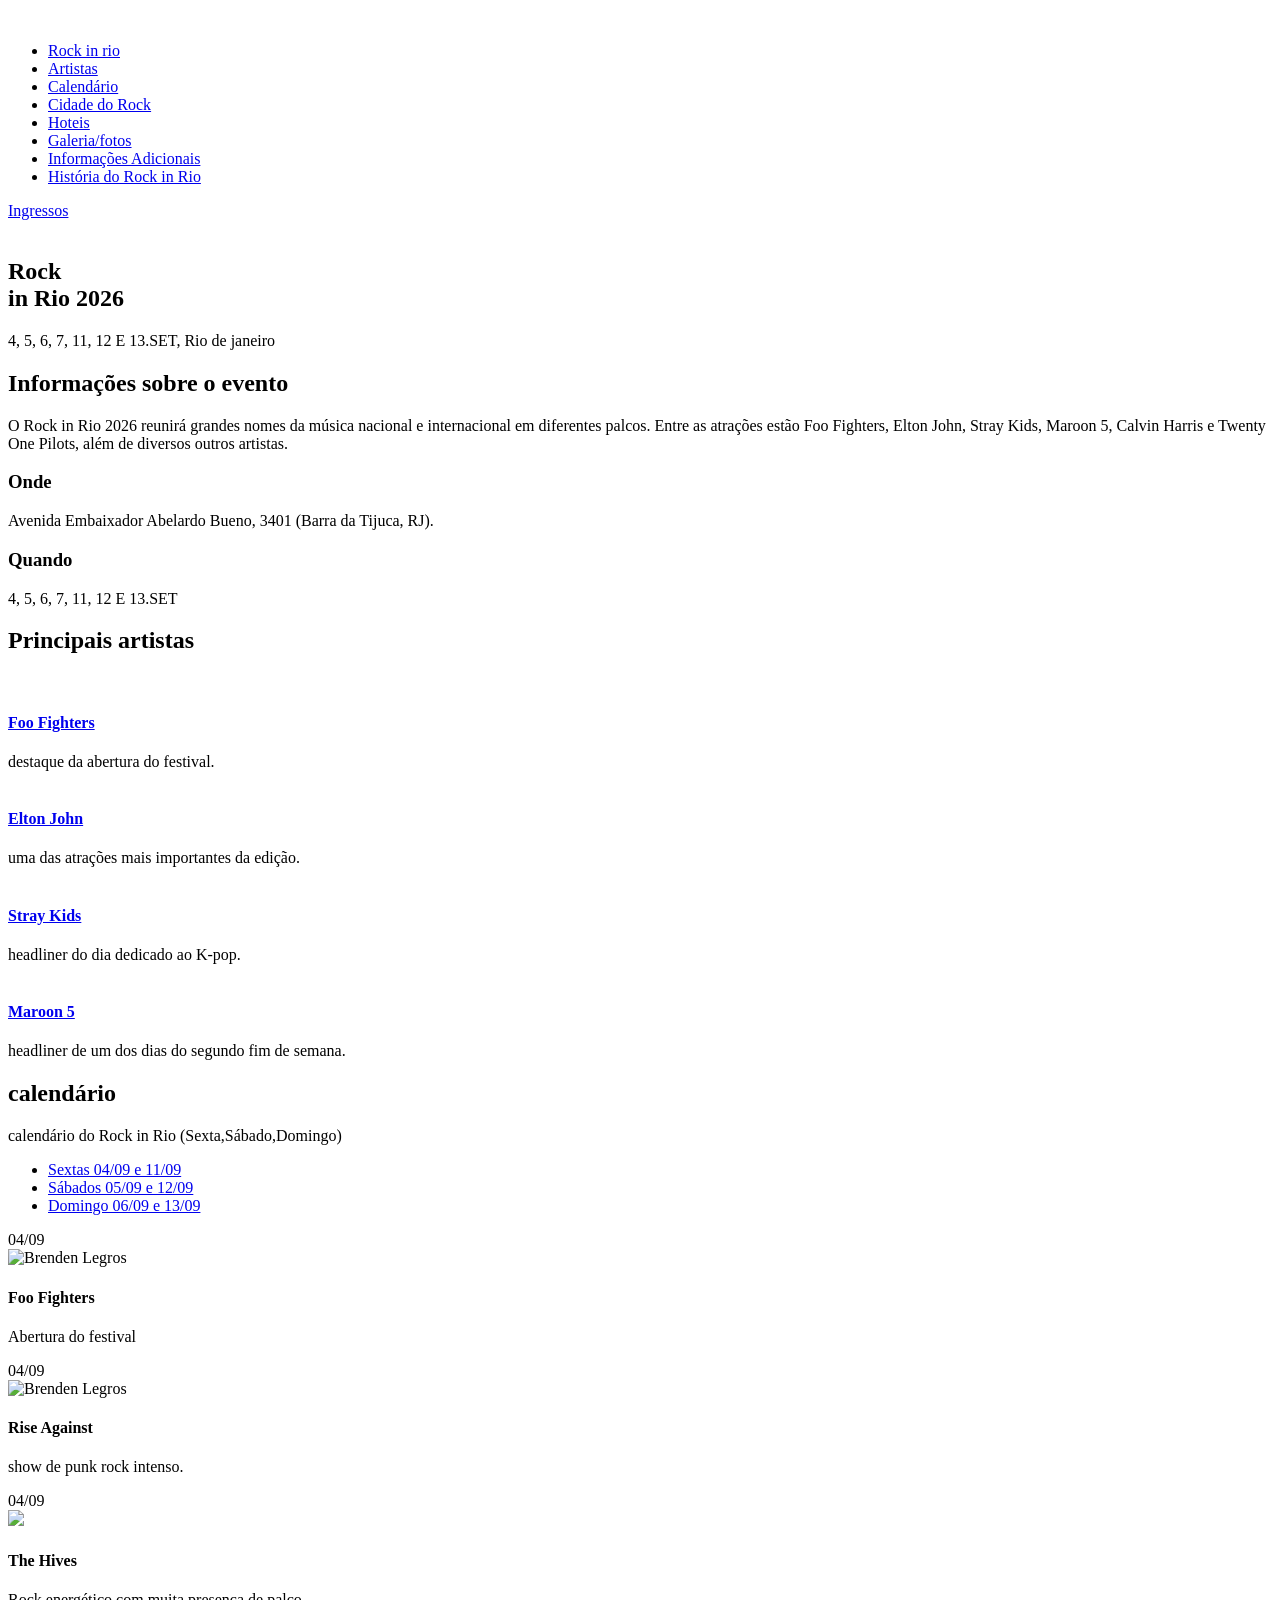
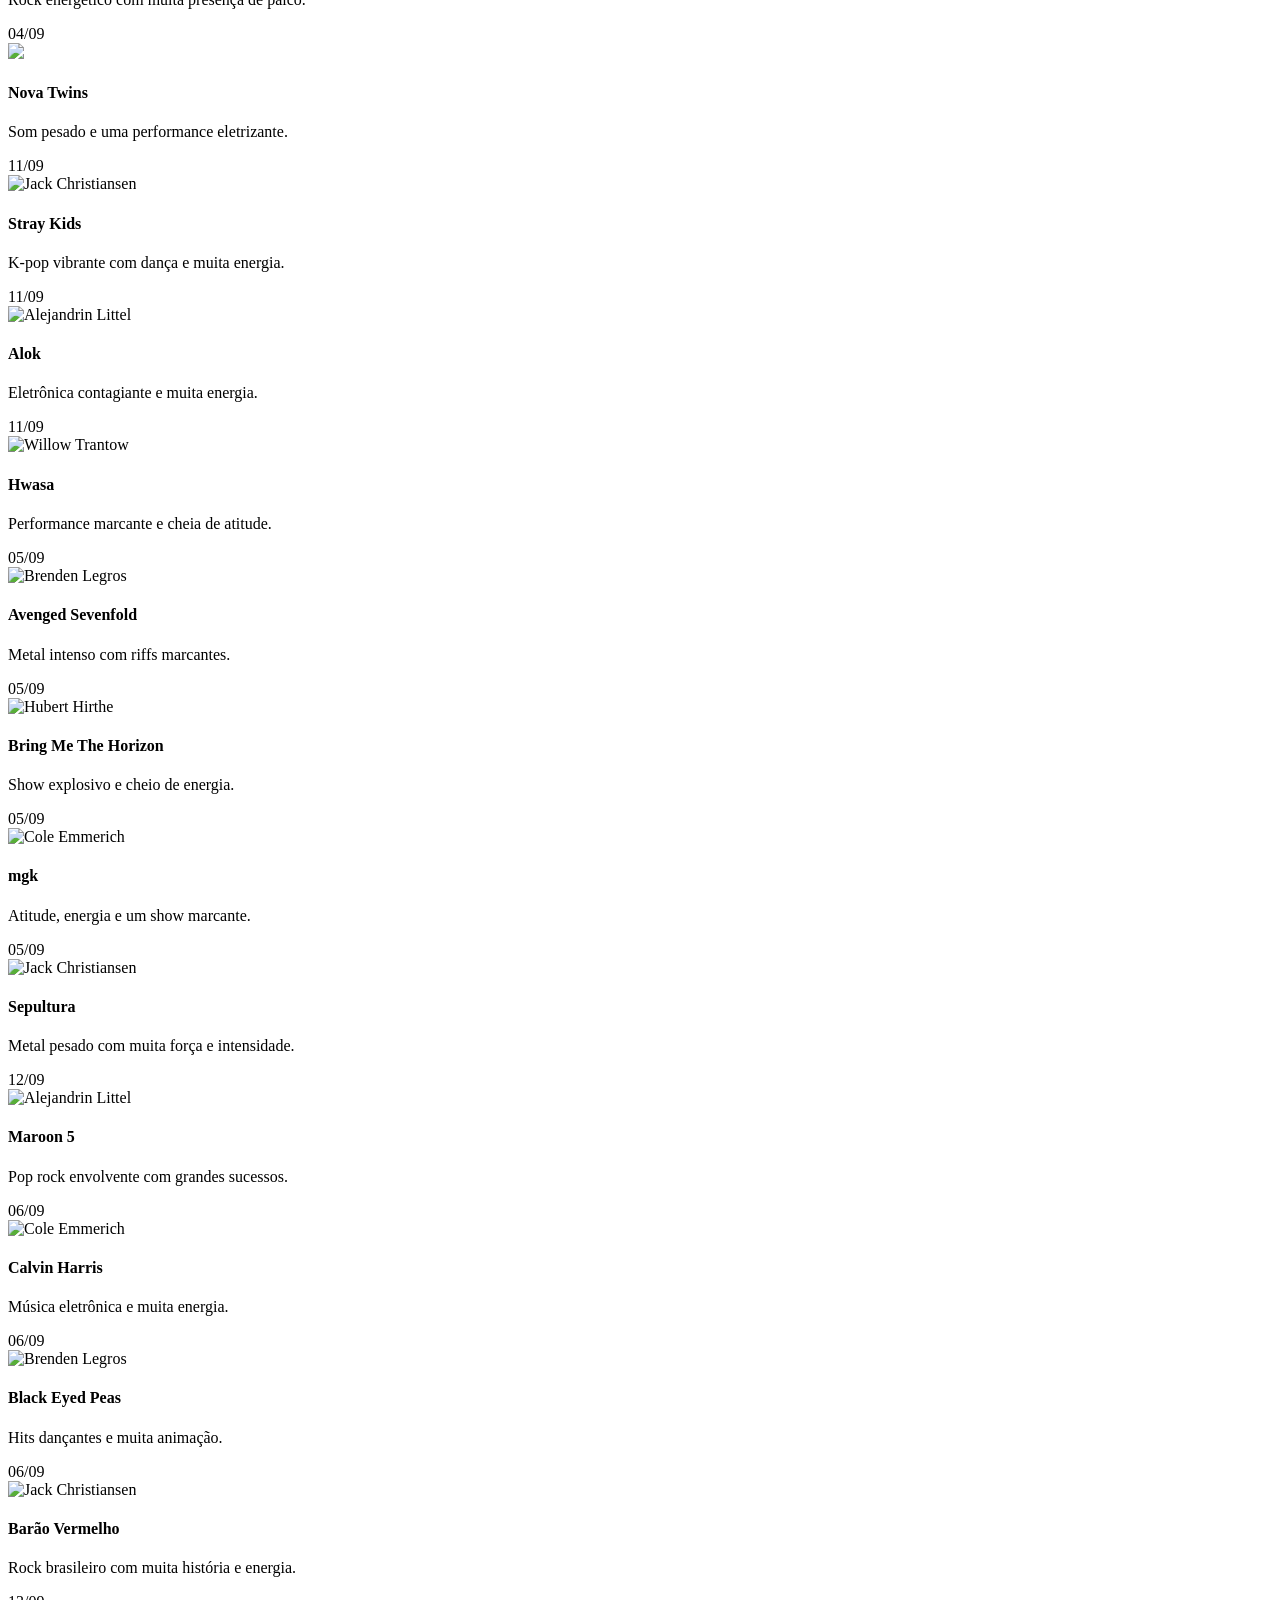
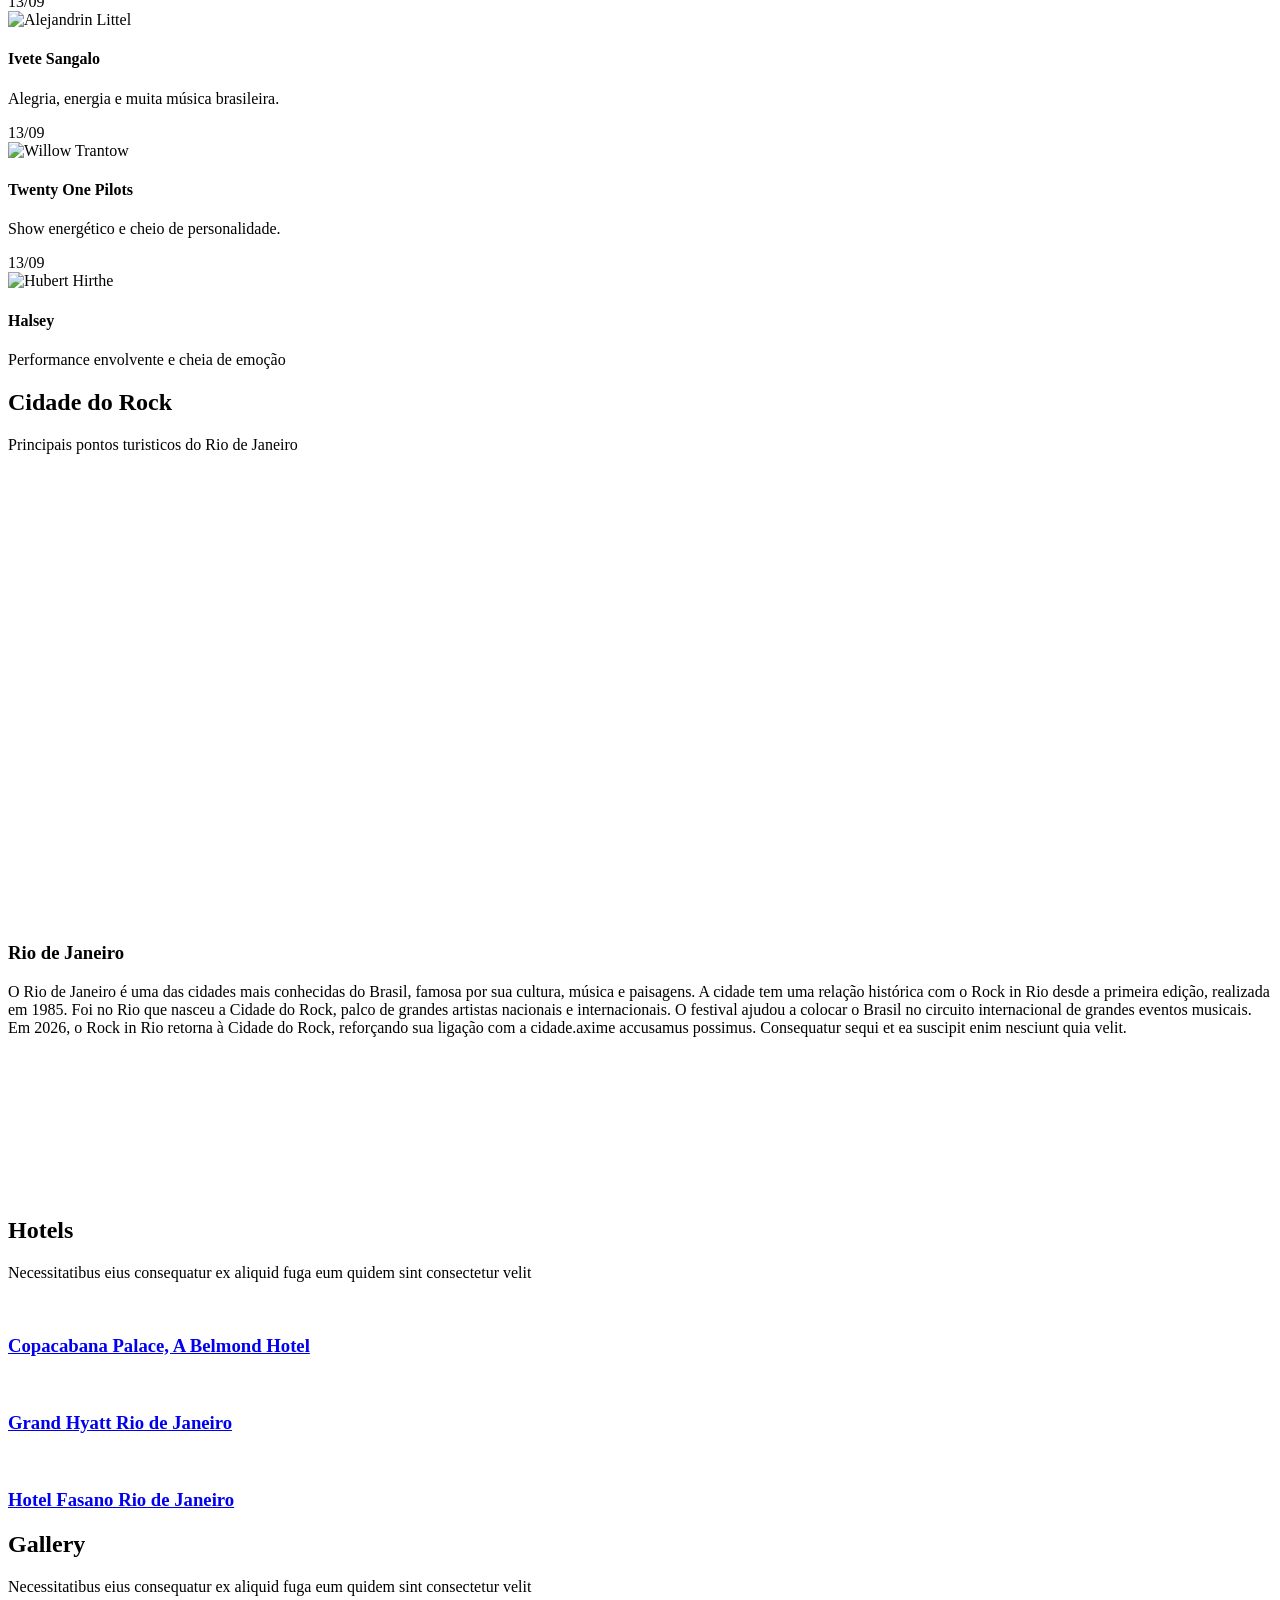
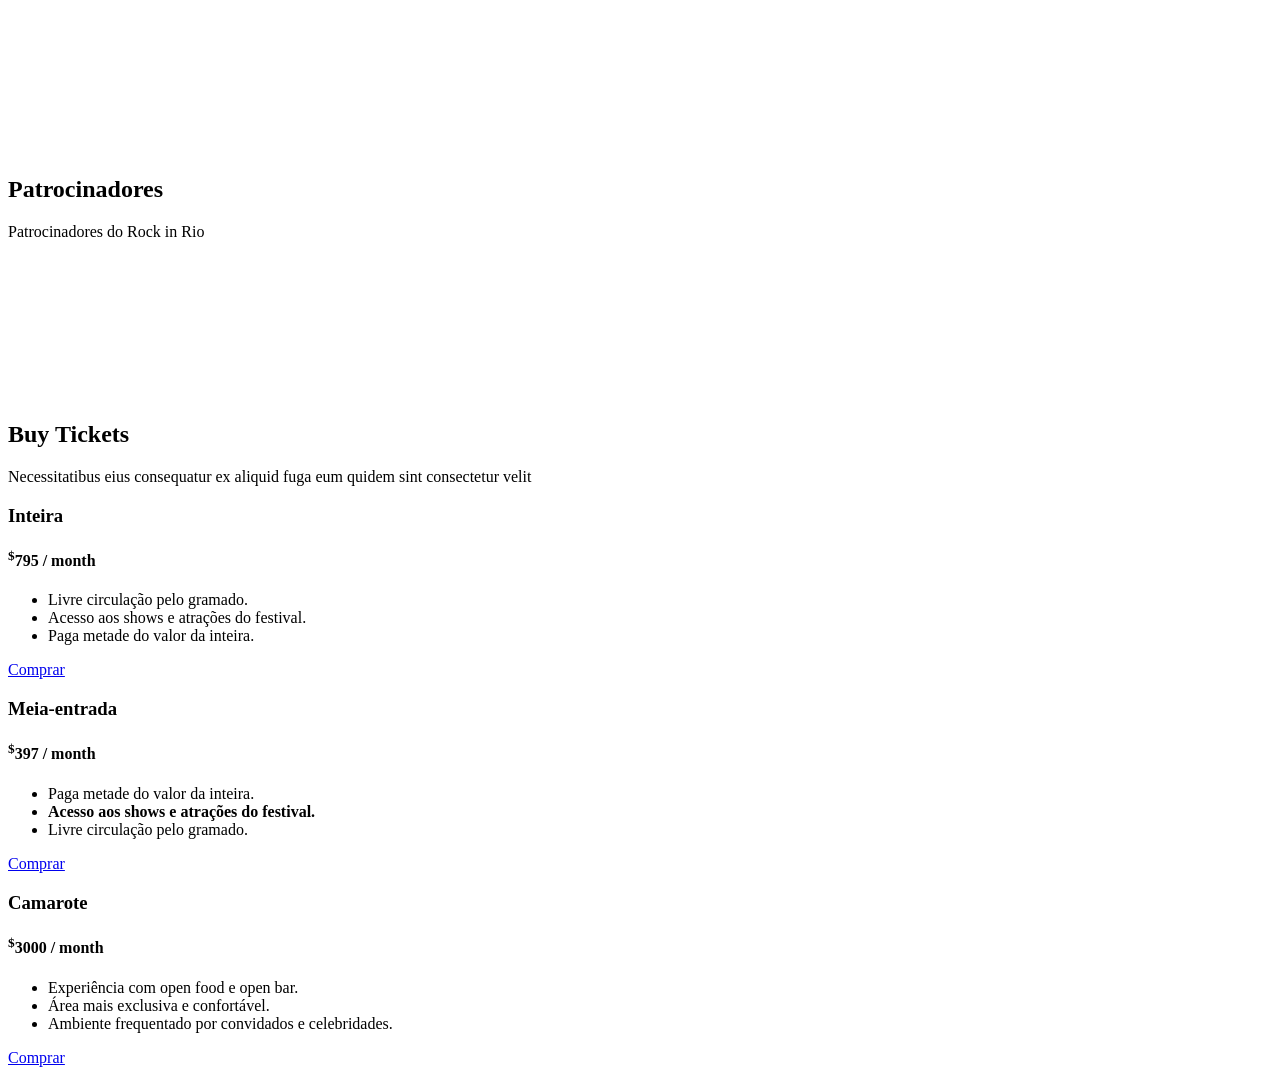
==== index.html @ e8ec4f62 "Add files via upload" ====
<!DOCTYPE html>
<html lang="en">

<head>
  <meta charset="utf-8">
  <meta content="width=device-width, initial-scale=1.0" name="viewport">
  <title>Rock in Rio</title>
  <meta name="description" content="">
  <meta name="keywords" content="">

  <!-- Favicons -->
  <link href="assets/img/favicon.png" rel="icon">
  <link href="assets/img/apple-touch-icon.png" rel="apple-touch-icon">

  <!-- Fonts -->
  <link href="https://fonts.googleapis.com" rel="preconnect">
  <link href="https://fonts.gstatic.com" rel="preconnect" crossorigin>
  <link href="https://fonts.googleapis.com/css2?family=Roboto:ital,wght@0,100;0,300;0,400;0,500;0,700;0,900;1,100;1,300;1,400;1,500;1,700;1,900&family=Raleway:ital,wght@0,100;0,200;0,300;0,400;0,500;0,600;0,700;0,800;0,900;1,100;1,200;1,300;1,400;1,500;1,600;1,700;1,800;1,900&display=swap" rel="stylesheet">

  <!-- Vendor CSS Files -->
  <link href="assets/vendor/bootstrap/css/bootstrap.min.css" rel="stylesheet">
  <link href="assets/vendor/bootstrap-icons/bootstrap-icons.css" rel="stylesheet">
  <link href="assets/vendor/aos/aos.css" rel="stylesheet">
  <link href="assets/vendor/glightbox/css/glightbox.min.css" rel="stylesheet">
  <link href="assets/vendor/swiper/swiper-bundle.min.css" rel="stylesheet">

  <!-- Main CSS File -->
  <link href="assets/css/main.css" rel="stylesheet">

  <!-- =======================================================
  * Template Name: TheEvent
  * Template URL: https://bootstrapmade.com/theevent-conference-event-bootstrap-template/
  * Updated: Aug 07 2024 with Bootstrap v5.3.3
  * Author: BootstrapMade.com
  * License: https://bootstrapmade.com/license/
  ======================================================== -->
</head>

<body class="index-page">

  <header id="header" class="header d-flex align-items-center fixed-top">
    <div class="container-fluid container-xl position-relative d-flex align-items-center">

      <a href="index.html" class="logo d-flex align-items-center me-auto">
        <img src="assets/img/logo.png" alt="">
        <!-- Uncomment the line below if you also wish to use an text logo -->
        <!-- <h1 class="sitename">TheEvent</h1>  -->
      </a>

      <nav id="navmenu" class="navmenu">
        <ul>
          <li><a href="#hero" class="active">Rock in rio<br></a></li>
          <li><a href="#speakers">Artistas</a></li>
          <li><a href="#schedule">Calendário</a></li>
          <li><a href="#venue">Cidade do Rock</a></li>
          <li><a href="#hotels">Hoteis</a></li>
          <li><a href="#gallery">Galeria/fotos</a></li>
          <li><a href="infomacoes.html">Informações Adicionais</a></li>
          <li><a href="historia.html">História do Rock in Rio</a></li>
          
              
          
        </ul>
        <i class="mobile-nav-toggle d-xl-none bi bi-list"></i>
      </nav>

      <a class="cta-btn d-none d-sm-block" href="#buy-tickets">Ingressos</a>

    </div>
  </header>

  <main class="main">

    <!-- Hero Section -->
    <section id="hero" class="hero section dark-background">

      <img src="assets/img/fundo.png" alt="" data-aos="fade-in" class="">

      <div class="container d-flex flex-column align-items-center text-center mt-auto">
        <h2 data-aos="fade-up" data-aos-delay="100" class=""><span>Rock<br>in Rio 2026</h2>
        <p data-aos="fade-up" data-aos-delay="200">4, 5, 6, 7, 11, 12 E 13.SET, Rio de janeiro </p>
        <div data-aos="fade-up" data-aos-delay="300" class="">
        
        </div>
      </div>

      <div class="about-info mt-auto position-relative">

        <div class="container position-relative" data-aos="fade-up">
          <div class="row">
            <div class="col-lg-6">
              <h2>Informações sobre o evento</h2>
              <p>O Rock in Rio 2026 reunirá grandes nomes da música nacional e internacional em diferentes palcos.
                 Entre as atrações estão Foo Fighters, Elton John, Stray Kids, Maroon 5, Calvin Harris e Twenty One Pilots,
                  além de diversos outros artistas.</p>
            </div>
            <div class="col-lg-3">
              <h3>Onde</h3>
              <p> Avenida Embaixador Abelardo Bueno, 3401 (Barra da Tijuca, RJ).</p>
            </div>
            <div class="col-lg-3">
              <h3>Quando</h3>
              <p>4, 5, 6, 7, 11, 12 E 13.SET</p>
            </div>
          </div>
        </div>
      </div>

    </section><!-- /Hero Section -->

    <!-- Speakers Section -->
    <section id="speakers" class="speakers section">

      <!-- Section Title -->
      <div class="container section-title" data-aos="fade-up">
        <h2>Principais artistas <br></h2>

      </div><!-- End Section Title -->

      <div class="container">

        <div class="row gy-4">

          <div class="col-xl-3 col-lg-4 col-md-6" data-aos="fade-up" data-aos-delay="100">
            <div class="member">
              <img src="assets/img/speakers/speaker-1.png" class="img-fluid" alt="">
              <div class="member-info">
                <div class="member-info-content">
                  <h4><a href="speaker-details.html">Foo Fighters</a></h4>
                  <span>destaque da abertura do festival.</span>
                </div>
                <div class="social">
                  <a href=""><i class="bi bi-twitter-x"></i></a>
                  <a href=""><i class="bi bi-facebook"></i></a>
                  <a href=""><i class="bi bi-instagram"></i></a>
                  <a href=""><i class="bi bi-linkedin"></i></a>
                </div>
              </div>
            </div>
          </div><!-- End Team Member -->

          <div class="col-xl-3 col-lg-4 col-md-6" data-aos="fade-up" data-aos-delay="200">
            <div class="member">
              <img src="assets/img/speakers/speaker-2.png" class="img-fluid" alt="">
              <div class="member-info">
                <div class="member-info-content">
                  <h4><a href="speaker-details.html">Elton John</a></h4>
                  <span>uma das atrações mais importantes da edição.</span>
                </div>
                <div class="social">
                  <a href=""><i class="bi bi-twitter-x"></i></a>
                  <a href=""><i class="bi bi-facebook"></i></a>
                  <a href=""><i class="bi bi-instagram"></i></a>
                  <a href=""><i class="bi bi-linkedin"></i></a>
                </div>
              </div>
            </div>
          </div><!-- End Team Member -->

          <div class="col-xl-3 col-lg-4 col-md-6" data-aos="fade-up" data-aos-delay="300">
            <div class="member">
              <img src="assets/img/speakers/speaker-3.png" class="img-fluid" alt="">
              <div class="member-info">
                <div class="member-info-content">
                  <h4><a href="speaker-details.html">Stray Kids</a></h4>
                  <span>headliner do dia dedicado ao K-pop.</span>
                </div>
                <div class="social">
                  <a href=""><i class="bi bi-twitter-x"></i></a>
                  <a href=""><i class="bi bi-facebook"></i></a>
                  <a href=""><i class="bi bi-instagram"></i></a>
                  <a href=""><i class="bi bi-linkedin"></i></a>
                </div>
              </div>
            </div>
          </div><!-- End Team Member -->

          <div class="col-xl-3 col-lg-4 col-md-6" data-aos="fade-up" data-aos-delay="400">
            <div class="member">
              <img src="assets/img/speakers/speaker-4.png" class="img-fluid" alt="">
              <div class="member-info">
                <div class="member-info-content">
                  <h4><a href="speaker-details.html">Maroon 5</a></h4>
                  <span>headliner de um dos dias do segundo fim de semana.</span>
                </div>
                <div class="social">
                  <a href=""><i class="bi bi-twitter-x"></i></a>
                  <a href=""><i class="bi bi-facebook"></i></a>
                  <a href=""><i class="bi bi-instagram"></i></a>
                  <a href=""><i class="bi bi-linkedin"></i></a>
                </div>
              </div>
            </div>
          </div><!-- End Team Member -->

        </div>

      </div>

    </section><!-- /Speakers Section -->

    <!-- Schedule Section -->
    <section id="schedule" class="schedule section">

      <!-- Section Title -->
      <div class="container section-title" data-aos="fade-up">
        <h2>calendário<br></h2>
        <p>calendário do Rock in Rio (Sexta,Sábado,Domingo) </p>
      </div><!-- End Section Title -->

      <div class="container">

        <ul class="nav nav-tabs" role="tablist" data-aos="fade-up" data-aos-delay="100">
          <li class="nav-item">
            <a class="nav-link active" href="#day-1" role="tab" data-bs-toggle="tab">Sextas 04/09 e 11/09</a>
          </li>
          <li class="nav-item">
            <a class="nav-link" href="#day-2" role="tab" data-bs-toggle="tab">Sábados 05/09 e 12/09</a>
          </li>
          <li class="nav-item">
            <a class="nav-link" href="#day-3" role="tab" data-bs-toggle="tab">Domingo 06/09 e 13/09</a>
          </li>
        </ul>

        <div class="tab-content row justify-content-center" data-aos="fade-up" data-aos-delay="200">

          

          <!-- Schdule Day 1 -->
          <div role="tabpanel" class="col-lg-9 tab-pane fade show active" id="day-1">

            <div class="row schedule-item">
              <div class="col-md-2"><time>04/09</time></div>
              <div class="col-md-10">
                <div class="speaker">
                  <img src="assets/img/speakers/speaker-1.png" alt="Brenden Legros">
                </div>
                <h4>Foo Fighters</h4>
                <p>Abertura do festival</p>
                
              </div>
            </div>

            <div class="row schedule-item">
              <div class="col-md-2"><time>04/09</time></div>
              <div class="col-md-10">
                <div class="speaker">
                  <img src="assets/img/speakers/speakerR.jpg" alt="Brenden Legros">
                </div>
                <h4>Rise Against</h4>
                <p>show de punk rock intenso.</p>
              </div>
            </div>

            <div class="row schedule-item">
              <div class="col-md-2"><time>04/09</time></div>
              <div class="col-md-10">
                <div class="speaker">
                  <img src="assets/img/speakers/speakerT.jpg" >
                </div>
                <h4>The Hives</h4>
                <p>Rock energético com muita presença de palco.</p>
              </div>
            </div>

            <div class="row schedule-item">
              <div class="col-md-2"><time>04/09</time></div>
              <div class="col-md-10">
                <div class="speaker">
                  <img src="assets/img/speakers/speakerW.jpg" >
                </div>
                <h4>Nova Twins</h4>
                <p>Som pesado e uma performance eletrizante.</p>
              </div>
            </div>

            <div class="row schedule-item">
              <div class="col-md-2"><time>11/09</time></div>
              <div class="col-md-10">
                <div class="speaker">
                  <img src="assets/img/speakers/speaker-3.png" alt="Jack Christiansen">
                </div>
                <h4>Stray Kids</h4>
                <p>K-pop vibrante com dança e muita energia.</p>
              </div>
            </div>

            <div class="row schedule-item">
              <div class="col-md-2"><time>11/09</time></div>
              <div class="col-md-10">
                <div class="speaker">
                  <img src="assets/img/speakers/speakerA.jpg" alt="Alejandrin Littel">
                </div>
                <h4>Alok</h4>
                <p>Eletrônica contagiante e muita energia.</p>
              </div>
            </div>

            <div class="row schedule-item">
              <div class="col-md-2"><time>11/09</time></div>
              <div class="col-md-10">
                <div class="speaker">
                  <img src="assets/img/speakers/speakerH.jpg" alt="Willow Trantow">
                </div>
                <h4>Hwasa</h4>
                <p>Performance marcante e cheia de atitude.</p>
              </div>
            </div>

          </div><!-- End Schdule Day 1 -->

          <!-- Schdule Day 2 -->
          <div role="tabpanel" class="col-lg-9  tab-pane fade" id="day-2">

            <div class="row schedule-item">
              <div class="col-md-2"><time>05/09</time></div>
              <div class="col-md-10">
                <div class="speaker">
                  <img src="assets/img/speakers/speakerV.jpg" alt="Brenden Legros">
                </div>
                <h4>Avenged Sevenfold</h4>
                <p>Metal intenso com riffs marcantes.</p>
              </div>
            </div>

            <div class="row schedule-item">
              <div class="col-md-2"><time>05/09</time></div>
              <div class="col-md-10">
                <div class="speaker">
                  <img src="assets/img/speakers/speakerB.jpg" alt="Hubert Hirthe">
                </div>
                <h4>Bring Me The Horizon</h4>
                <p>Show explosivo e cheio de energia.</p>
              </div>
            </div>

            <div class="row schedule-item">
              <div class="col-md-2"><time>05/09</time></div>
              <div class="col-md-10">
                <div class="speaker">
                  <img src="assets/img/speakers/speakerM.jpg" alt="Cole Emmerich">
                </div>
                <h4>mgk</h4>
                <p>Atitude, energia e um show marcante.</p>
              </div>
            </div>

            <div class="row schedule-item">
              <div class="col-md-2"><time>05/09</time></div>
              <div class="col-md-10">
                <div class="speaker">
                  <img src="assets/img/speakers/speakerS.jpg" alt="Jack Christiansen">
                </div>
                <h4>Sepultura</h4>
                <p>Metal pesado com muita força e intensidade.</p>
              </div>
            </div>

            <div class="row schedule-item">
              <div class="col-md-2"><time>12/09</time></div>
              <div class="col-md-10">
                <div class="speaker">
                  <img src="assets/img/speakers/speaker-4.png" alt="Alejandrin Littel">
                </div>
                <h4>Maroon 5</h4>
                <p>Pop rock envolvente com grandes sucessos.</p>
              </div>
            </div>

            

          </div><!-- End Schdule Day 2 -->

          <!-- Schdule Day 3 -->
          <div role="tabpanel" class="col-lg-9  tab-pane fade" id="day-3">

            

            <div class="row schedule-item">
              <div class="col-md-2"><time>06/09</time></div>
              <div class="col-md-10">
                <div class="speaker">
                  <img src="assets/img/speakers/speakerC.jpg" alt="Cole Emmerich">
                </div>
                <h4>Calvin Harris</h4>
                <p>Música eletrônica e muita energia.</p>
              </div>
            </div>

            <div class="row schedule-item">
              <div class="col-md-2"><time>06/09</time></div>
              <div class="col-md-10">
                <div class="speaker">
                  <img src="assets/img/speakers/speakerL.jpg" alt="Brenden Legros">
                </div>
                <h4>Black Eyed Peas</h4>
                <p>Hits dançantes e muita animação.</p>
              </div>
            </div>

            <div class="row schedule-item">
              <div class="col-md-2"><time>06/09</time></div>
              <div class="col-md-10">
                <div class="speaker">
                  <img src="assets/img/speakers/speakerVE.jpg" alt="Jack Christiansen">
                </div>
                <h4>Barão Vermelho</h4>
                <p>Rock brasileiro com muita história e energia.</p>
              </div>
            </div>

            <div class="row schedule-item">
              <div class="col-md-2"><time>13/09</time></div>
              <div class="col-md-10">
                <div class="speaker">
                  <img src="assets/img/speakers/speakerI.jpg" alt="Alejandrin Littel">
                </div>
                <h4>Ivete Sangalo</h4>
                <p>Alegria, energia e muita música brasileira.</p>
              </div>
            </div>

            <div class="row schedule-item">
              <div class="col-md-2"><time>13/09</time></div>
              <div class="col-md-10">
                <div class="speaker">
                  <img src="assets/img/speakers/speakerE.jpg" alt="Willow Trantow">
                </div>
                <h4>Twenty One Pilots</h4>
                <p>Show energético e cheio de personalidade.</p>
              </div>
            </div>
            <div class="row schedule-item">
              <div class="col-md-2"><time>13/09 </time></div>
              <div class="col-md-10">
                <div class="speaker">
                  <img src="assets/img/speakers/speakerLe.jpg" alt="Hubert Hirthe">
                </div>
                <h4>Halsey</h4>
                <p>Performance envolvente e cheia de emoção</p>
              </div>
            </div>

          </div><!-- End Schdule Day 3 -->

        </div>

      </div>
    </section><!-- /Schedule Section -->

    <!-- Venue Section -->
    <section id="venue" class="venue section">

      <!-- Section Title -->
      <div class="container section-title" data-aos="fade-up">
        <h2>Cidade do Rock<br></h2>
        <p>Principais pontos turisticos do Rio de Janeiro</p>
      </div><!-- End Section Title -->

      <div class="container-fluid" data-aos="fade-up">

        <div class="row g-0">
          <div class="col-lg-6 venue-map">
            <iframe src="https://www.google.com/maps/embed?pb=!1m18!1m12!1m3!1d3673.335591749852!2d-43.3951626!3d-22.9746838!2m3!1f0!2f0!3f0!3m2!1i1024!2i768!4f13.1!3m3!1m2!1s0x9bdbe572b10ba7%3A0x6bc90df4c058fe06!2sAv.%20Embaixador%20Abelardo%20Bueno%2C%203401%20-%20Barra%20Ol%C3%ADmpica%2C%20Rio%20de%20Janeiro%20-%20RJ%2C%2022775-039!5e0!3m2!1spt-BR!2sbr!4v1786642178384!5m2!1spt-BR!2sbr" width="600" height="450" style="border:0;" allowfullscreen="" loading="lazy" referrerpolicy="strict-origin-when-cross-origin"></iframe>
          </div>

          <div class="col-lg-6 venue-info">
            <div class="row justify-content-center">
              <div class="col-11 col-lg-8 position-relative">
                <h3>Rio de Janeiro</h3>
                <p>O Rio de Janeiro é uma das cidades mais conhecidas do Brasil, famosa por sua cultura, música e paisagens.
A cidade tem uma relação histórica com o Rock in Rio desde a primeira edição, realizada em 1985.
Foi no Rio que nasceu a Cidade do Rock, palco de grandes artistas nacionais e internacionais.
O festival ajudou a colocar o Brasil no circuito internacional de grandes eventos musicais.
Em 2026, o Rock in Rio retorna à Cidade do Rock, reforçando sua ligação com a cidade.axime accusamus possimus. Consequatur sequi et ea suscipit enim nesciunt quia velit.</p>
              </div>
            </div>
          </div>
        </div>

      </div>

      <div class="container-fluid venue-gallery-container" data-aos="fade-up" data-aos-delay="100">
        <div class="row g-0">

          <div class="col-lg-3 col-md-4">
            <div class="venue-gallery">
              <a href="assets/img/venue-gallery/venue-gallery-1.jpg" class="glightbox" data-gall="venue-gallery">
                <img src="assets/img/venue-gallery/venue-gallery-1.jpg" alt="" class="img-fluid">
              </a>
            </div>
          </div>

          <div class="col-lg-3 col-md-4">
            <div class="venue-gallery">
              <a href="assets/img/venue-gallery/venue-gallery-2.jpg" class="glightbox" data-gall="venue-gallery">
                <img src="assets/img/venue-gallery/venue-gallery-2.jpg" alt="" class="img-fluid">
              </a>
            </div>
          </div>

          <div class="col-lg-3 col-md-4">
            <div class="venue-gallery">
              <a href="assets/img/venue-gallery/venue-gallery-3.jpg" class="glightbox" data-gall="venue-gallery">
                <img src="assets/img/venue-gallery/venue-gallery-3.jpg" alt="" class="img-fluid">
              </a>
            </div>
          </div>

          <div class="col-lg-3 col-md-4">
            <div class="venue-gallery">
              <a href="assets/img/venue-gallery/venue-gallery-4.jpg" class="glightbox" data-gall="venue-gallery">
                <img src="assets/img/venue-gallery/venue-gallery-4.jpg" alt="" class="img-fluid">
              </a>
            </div>
          </div>

          <div class="col-lg-3 col-md-4">
            <div class="venue-gallery">
              <a href="assets/img/venue-gallery/venue-gallery-5.jpg" class="glightbox" data-gall="venue-gallery">
                <img src="assets/img/venue-gallery/venue-gallery-5.jpg" alt="" class="img-fluid">
              </a>
            </div>
          </div>

          <div class="col-lg-3 col-md-4">
            <div class="venue-gallery">
              <a href="assets/img/venue-gallery/venue-gallery-6.jpg" class="glightbox" data-gall="venue-gallery">
                <img src="assets/img/venue-gallery/venue-gallery-6.jpg" alt="" class="img-fluid">
              </a>
            </div>
          </div>

          <div class="col-lg-3 col-md-4">
            <div class="venue-gallery">
              <a href="assets/img/venue-gallery/venue-gallery-7.jpg" class="glightbox" data-gall="venue-gallery">
                <img src="assets/img/venue-gallery/venue-gallery-7.jpg" alt="" class="img-fluid">
              </a>
            </div>
          </div>

          <div class="col-lg-3 col-md-4">
            <div class="venue-gallery">
              <a href="assets/img/venue-gallery/venue-gallery-8.jpg" class="glightbox" data-gall="venue-gallery">
                <img src="assets/img/venue-gallery/venue-gallery-8.jpg" alt="" class="img-fluid">
              </a>
            </div>
          </div>

        </div>
      </div>

    </section><!-- /Venue Section -->

    <!-- Hotels Section -->
    <section id="hotels" class="hotels section">

      <!-- Section Title -->
      <div class="container section-title" data-aos="fade-up">
        <h2>Hotels</h2>
        <p>Necessitatibus eius consequatur ex aliquid fuga eum quidem sint consectetur velit</p>
      </div><!-- End Section Title -->

      <div class="container">

        <div class="row gy-4">

          <div class="col-lg-4 col-md-6" data-aos="fade-up" data-aos-delay="100">
            <div class="card h-100">
              <div class="card-img">
                <img src="assets/img/hotels-1.jpg" alt="" class="img-fluid">
              </div>
              <h3><a href="#" class="stretched-link">Copacabana Palace, A Belmond Hotel</a></h3>
              <div class="stars"><i class="bi bi-star-fill"></i><i class="bi bi-star-fill"></i><i class="bi bi-star-fill"></i><i class="bi bi-star-fill"></i><i class="bi bi-star-fill"></i></div>
              
            </div>
          </div><!-- End Card Item -->

          <div class="col-lg-4 col-md-6" data-aos="fade-up" data-aos-delay="200">
            <div class="card h-100">
              <div class="card-img">
                <img src="assets/img/hotels-2.jpg" alt="" class="img-fluid">
              </div>
              <h3><a href="#" class="stretched-link">Grand Hyatt Rio de Janeiro</a></h3>
              <div class="stars"><i class="bi bi-star-fill"></i><i class="bi bi-star-fill"></i><i class="bi bi-star-fill"></i><i class="bi bi-star-fill"></i></div>
              
            </div>
          </div><!-- End Card Item -->

          <div class="col-lg-4 col-md-6" data-aos="fade-up" data-aos-delay="300">
            <div class="card h-100">
              <div class="card-img">
                <img src="assets/img/hotels-3.jpg" alt="" class="img-fluid">
              </div>
              <h3><a href="#" class="stretched-link">Hotel Fasano Rio de Janeiro</a></h3>
              <div class="stars"><i class="bi bi-star-fill"></i><i class="bi bi-star-fill"></i><i class="bi bi-star-fill"></i><i class="bi bi-star-fill"></i></div>
              
            </div>
          </div><!-- End Card Item -->

        </div>

      </div>

    </section><!-- /Hotels Section -->

    <!-- Gallery Section -->
    <section id="gallery" class="gallery section">

      <!-- Section Title -->
      <div class="container section-title" data-aos="fade-up">
        <h2>Gallery</h2>
        <p>Necessitatibus eius consequatur ex aliquid fuga eum quidem sint consectetur velit</p>
      </div><!-- End Section Title -->

      <div class="container" data-aos="fade-up" data-aos-delay="100">

        <div class="swiper init-swiper">
          <script type="application/json" class="swiper-config">
            {
              "loop": true,
              "speed": 600,
              "autoplay": {
                "delay": 5000
              },
              "slidesPerView": "auto",
              "centeredSlides": true,
              "pagination": {
                "el": ".swiper-pagination",
                "type": "bullets",
                "clickable": true
              },
              "breakpoints": {
                "320": {
                  "slidesPerView": 1,
                  "spaceBetween": 0
                },
                "768": {
                  "slidesPerView": 3,
                  "spaceBetween": 20
                },
                "1200": {
                  "slidesPerView": 5,
                  "spaceBetween": 20
                }
              }
            }
          </script>
          <div class="swiper-wrapper align-items-center">
            <div class="swiper-slide"><a class="glightbox" data-gallery="images-gallery" href="assets/img/event-gallery/event-gallery-1.jpg"><img src="assets/img/event-gallery/event-gallery-1.jpg" class="img-fluid" alt=""></a></div>
            <div class="swiper-slide"><a class="glightbox" data-gallery="images-gallery" href="assets/img/event-gallery/event-gallery-2.jpg"><img src="assets/img/event-gallery/event-gallery-2.jpg" class="img-fluid" alt=""></a></div>
            <div class="swiper-slide"><a class="glightbox" data-gallery="images-gallery" href="assets/img/event-gallery/event-gallery-3.jpg"><img src="assets/img/event-gallery/event-gallery-3.jpg" class="img-fluid" alt=""></a></div>
            <div class="swiper-slide"><a class="glightbox" data-gallery="images-gallery" href="assets/img/event-gallery/event-gallery-4.jpg"><img src="assets/img/event-gallery/event-gallery-4.jpg" class="img-fluid" alt=""></a></div>
            <div class="swiper-slide"><a class="glightbox" data-gallery="images-gallery" href="assets/img/event-gallery/event-gallery-5.jpg"><img src="assets/img/event-gallery/event-gallery-5.jpg" class="img-fluid" alt=""></a></div>
            <div class="swiper-slide"><a class="glightbox" data-gallery="images-gallery" href="assets/img/event-gallery/event-gallery-6.jpg"><img src="assets/img/event-gallery/event-gallery-6.jpg" class="img-fluid" alt=""></a></div>
            <div class="swiper-slide"><a class="glightbox" data-gallery="images-gallery" href="assets/img/event-gallery/event-gallery-7.jpg"><img src="assets/img/event-gallery/event-gallery-7.jpg" class="img-fluid" alt=""></a></div>
            <div class="swiper-slide"><a class="glightbox" data-gallery="images-gallery" href="assets/img/event-gallery/event-gallery-8.jpg"><img src="assets/img/event-gallery/event-gallery-8.jpg" class="img-fluid" alt=""></a></div>
          </div>
          <div class="swiper-pagination"></div>
        </div>

      </div>

    </section><!-- /Gallery Section -->

    <!-- Sponsors Section -->
    <section id="sponsors" class="sponsors section light-background">

      <!-- Section Title -->
      <div class="container section-title" data-aos="fade-up">
        <h2>Patrocinadores</h2>
        <p>Patrocinadores do Rock in Rio</p>
      </div><!-- End Section Title -->

      <div class="container" data-aos="fade-up" data-aos-delay="100">

        <div class="row g-0 clients-wrap">

          <div class="col-xl-3 col-md-4 client-logo">
            <img src="assets/img/clients/client-1.png" class="img-fluid" alt="">
          </div><!-- End Client Item -->

          <div class="col-xl-3 col-md-4 client-logo">
            <img src="assets/img/clients/client-2.png" class="img-fluid" alt="">
          </div><!-- End Client Item -->

          <div class="col-xl-3 col-md-4 client-logo">
            <img src="assets/img/clients/client-3.png" class="img-fluid" alt="">
          </div><!-- End Client Item -->

          <div class="col-xl-3 col-md-4 client-logo">
            <img src="assets/img/clients/client-4.png" class="img-fluid" alt="">
          </div><!-- End Client Item -->

          <div class="col-xl-3 col-md-4 client-logo">
            <img src="assets/img/clients/client-5.png" class="img-fluid" alt="">
          </div><!-- End Client Item -->

          <div class="col-xl-3 col-md-4 client-logo">
            <img src="assets/img/clients/client-6.png" class="img-fluid" alt="">
          </div><!-- End Client Item -->

          <div class="col-xl-3 col-md-4 client-logo">
            <img src="assets/img/clients/client-7.png" class="img-fluid" alt="">
          </div><!-- End Client Item -->

          <div class="col-xl-3 col-md-4 client-logo">
            <img src="assets/img/clients/client-8.png" class="img-fluid" alt="">
          </div><!-- End Client Item -->

        </div>

      </div>

    </section><!-- /Sponsors Section -->

    <!-- Faq Section -->
    <section id="faq" class="faq section">

      

          </div><!-- End Faq Column-->

        </div>

      </div>

    </section><!-- /Faq Section -->

    <!-- Buy Tickets Section -->
    <section id="buy-tickets" class="buy-tickets section light-background">

      <!-- Section Title -->
      <div class="container section-title" data-aos="fade-up">
        <h2>Buy Tickets<br></h2>
        <p>Necessitatibus eius consequatur ex aliquid fuga eum quidem sint consectetur velit</p>
      </div><!-- End Section Title -->

      <div class="container">

        <div class="row gy-4 pricing-item" >
          <div class="col-lg-3 d-flex align-items-center justify-content-center">
            <h3>Inteira</h3>
          </div>
          <div class="col-lg-3 d-flex align-items-center justify-content-center">
            <h4><sup>$</sup>795<span> / month</span></h4>
          </div>
          <div class="col-lg-3 d-flex align-items-center justify-content-center">
            <ul>
              <li><i class="bi bi-check"></i> <span>Livre circulação pelo gramado.</span></li>
              <li><i class="bi bi-check"></i> <span>Acesso aos shows e atrações do festival.</span></li>
              <li class="na"><i class="bi bi-x"></i> <span>Paga metade do valor da inteira.</span></li>
            </ul>
          </div>
          <div class="col-lg-3 d-flex align-items-center justify-content-center">
            <div class="text-center"><a href="#" class="buy-btn">Comprar</a></div>
          </div>
        </div><!-- End Pricing Item -->

        <div class="row gy-4 pricing-item featured mt-4" >
          <div class="col-lg-3 d-flex align-items-center justify-content-center">
            <h3>Meia-entrada<br></h3>
          </div>
          <div class="col-lg-3 d-flex align-items-center justify-content-center">
            <h4><sup>$</sup>397<span> / month</span></h4>
          </div>
          <div class="col-lg-3 d-flex align-items-center justify-content-center">
            <ul>
              <li><i class="bi bi-check"></i> <span>Paga metade do valor da inteira.</span></li>
              <li><i class="bi bi-check"></i> <strong>Acesso aos shows e atrações do festival.</strong></li>
              <li><i class="bi bi-check"></i> <span>Livre circulação pelo gramado.</span></li>
            </ul>
          </div>
          <div class="col-lg-3 d-flex align-items-center justify-content-center">
            <div class="text-center"><a href="#" class="buy-btn">Comprar</a></div>
          </div>
        </div><!-- End Pricing Item -->

        <div class="row gy-4 pricing-item mt-4" >
          <div class="col-lg-3 d-flex align-items-center justify-content-center">
            <h3>Camarote<br></h3>
          </div>
          <div class="col-lg-3 d-flex align-items-center justify-content-center">
            <h4><sup>$</sup>3000<span> / month</span></h4>
          </div>
          <div class="col-lg-3 d-flex align-items-center justify-content-center">
            <ul>
              <li><i class="bi bi-check"></i> <span>Experiência com open food e open bar.</span></li>
              <li><i class="bi bi-check"></i> <span>Área mais exclusiva e confortável.</span></li>
              <li><i class="bi bi-check"></i> <span>Ambiente frequentado por convidados e celebridades.</span></li>
            </ul>
          </div>
          <div class="col-lg-3 d-flex align-items-center justify-content-center">
            <div class="text-center"><a href="#" class="buy-btn">Comprar</a></div>
          </div>
        </div><!-- End Pricing Item -->

      </div>

    </section><!-- /Buy Tickets Section -->

    
        </div>

      </div>

    

    <div class="copyright text-center">
      <div class="container d-flex flex-column flex-lg-row justify-content-center justify-content-lg-between align-items-center">

       

       

  </footer>

  <!-- Scroll Top -->
  <a href="#" id="scroll-top" class="scroll-top d-flex align-items-center justify-content-center"><i class="bi bi-arrow-up-short"></i></a>

  <!-- Preloader -->
  <div id="preloader"></div>

  <!-- Vendor JS Files -->
  <script src="assets/vendor/bootstrap/js/bootstrap.bundle.min.js"></script>
  <script src="assets/vendor/php-email-form/validate.js"></script>
  <script src="assets/vendor/aos/aos.js"></script>
  <script src="assets/vendor/glightbox/js/glightbox.min.js"></script>
  <script src="assets/vendor/swiper/swiper-bundle.min.js"></script>

  <!-- Main JS File -->
  <script src="assets/js/main.js"></script>

</body>

</html>
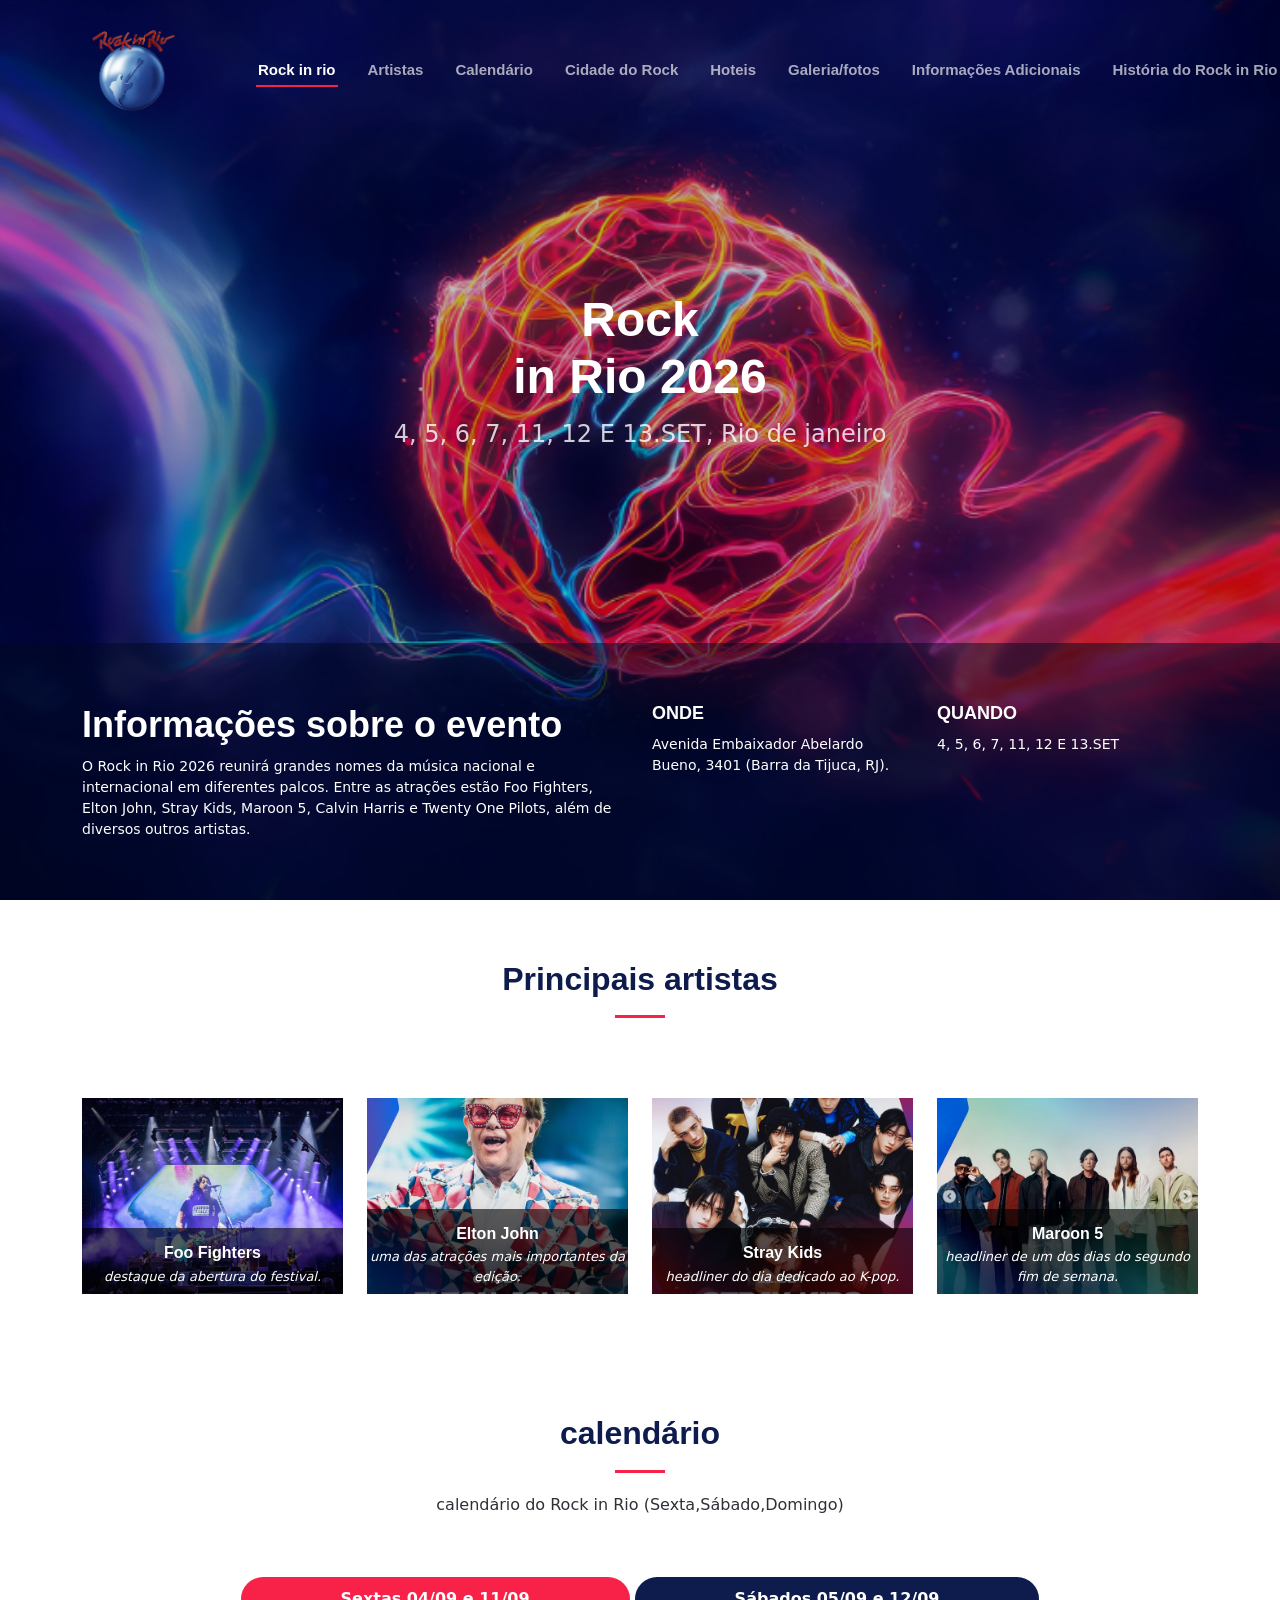
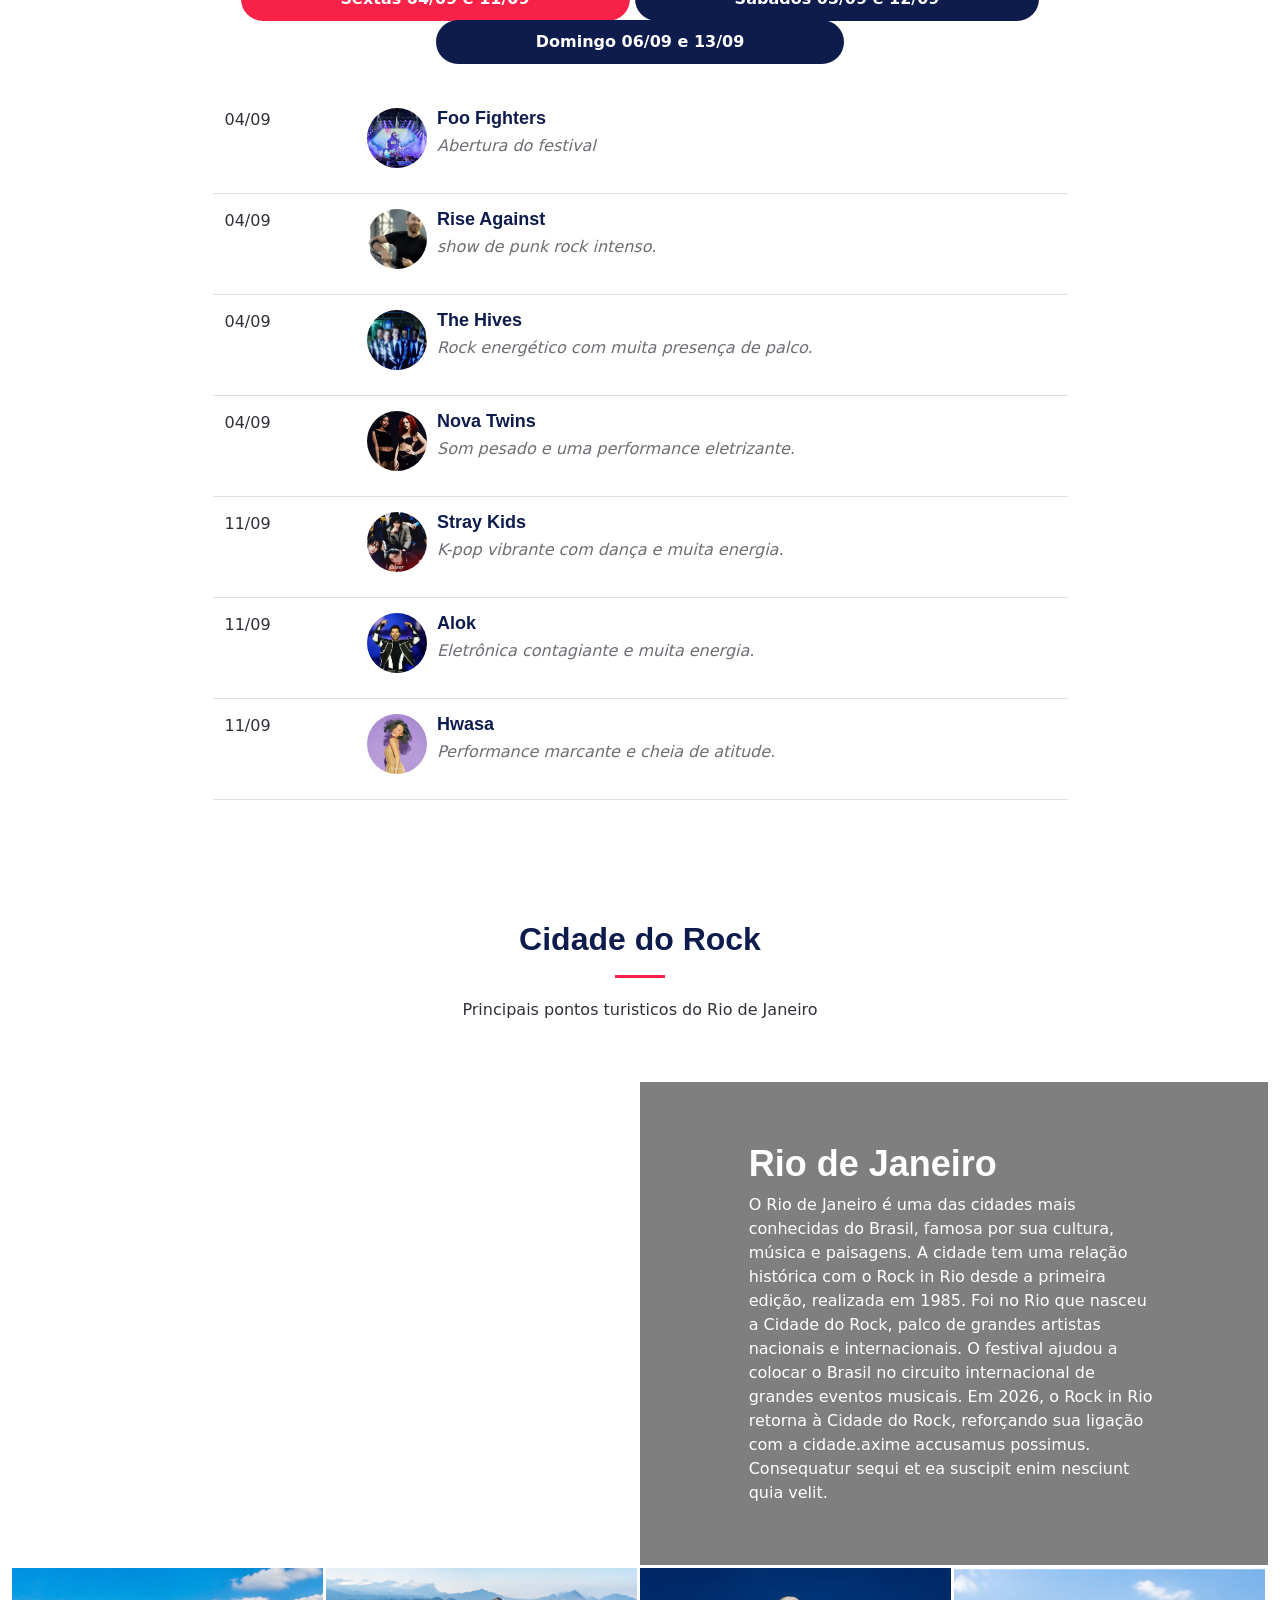
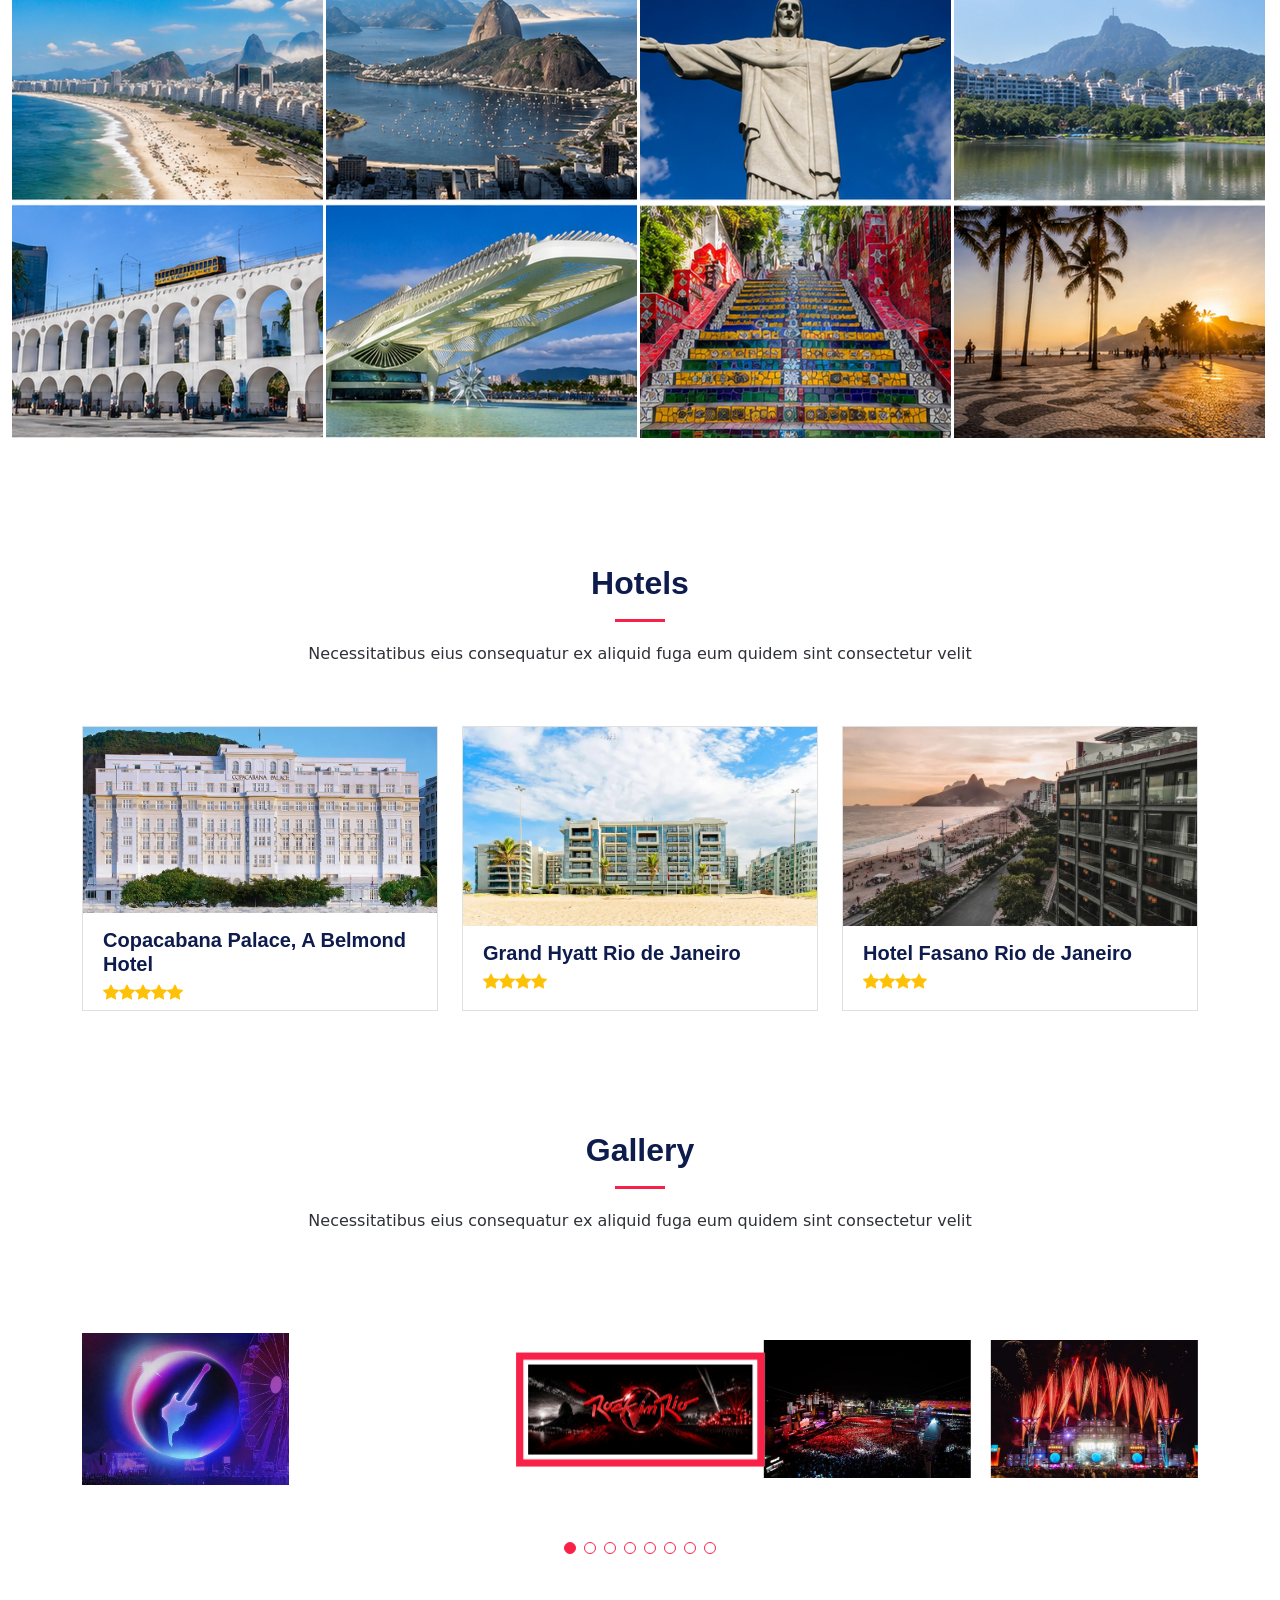
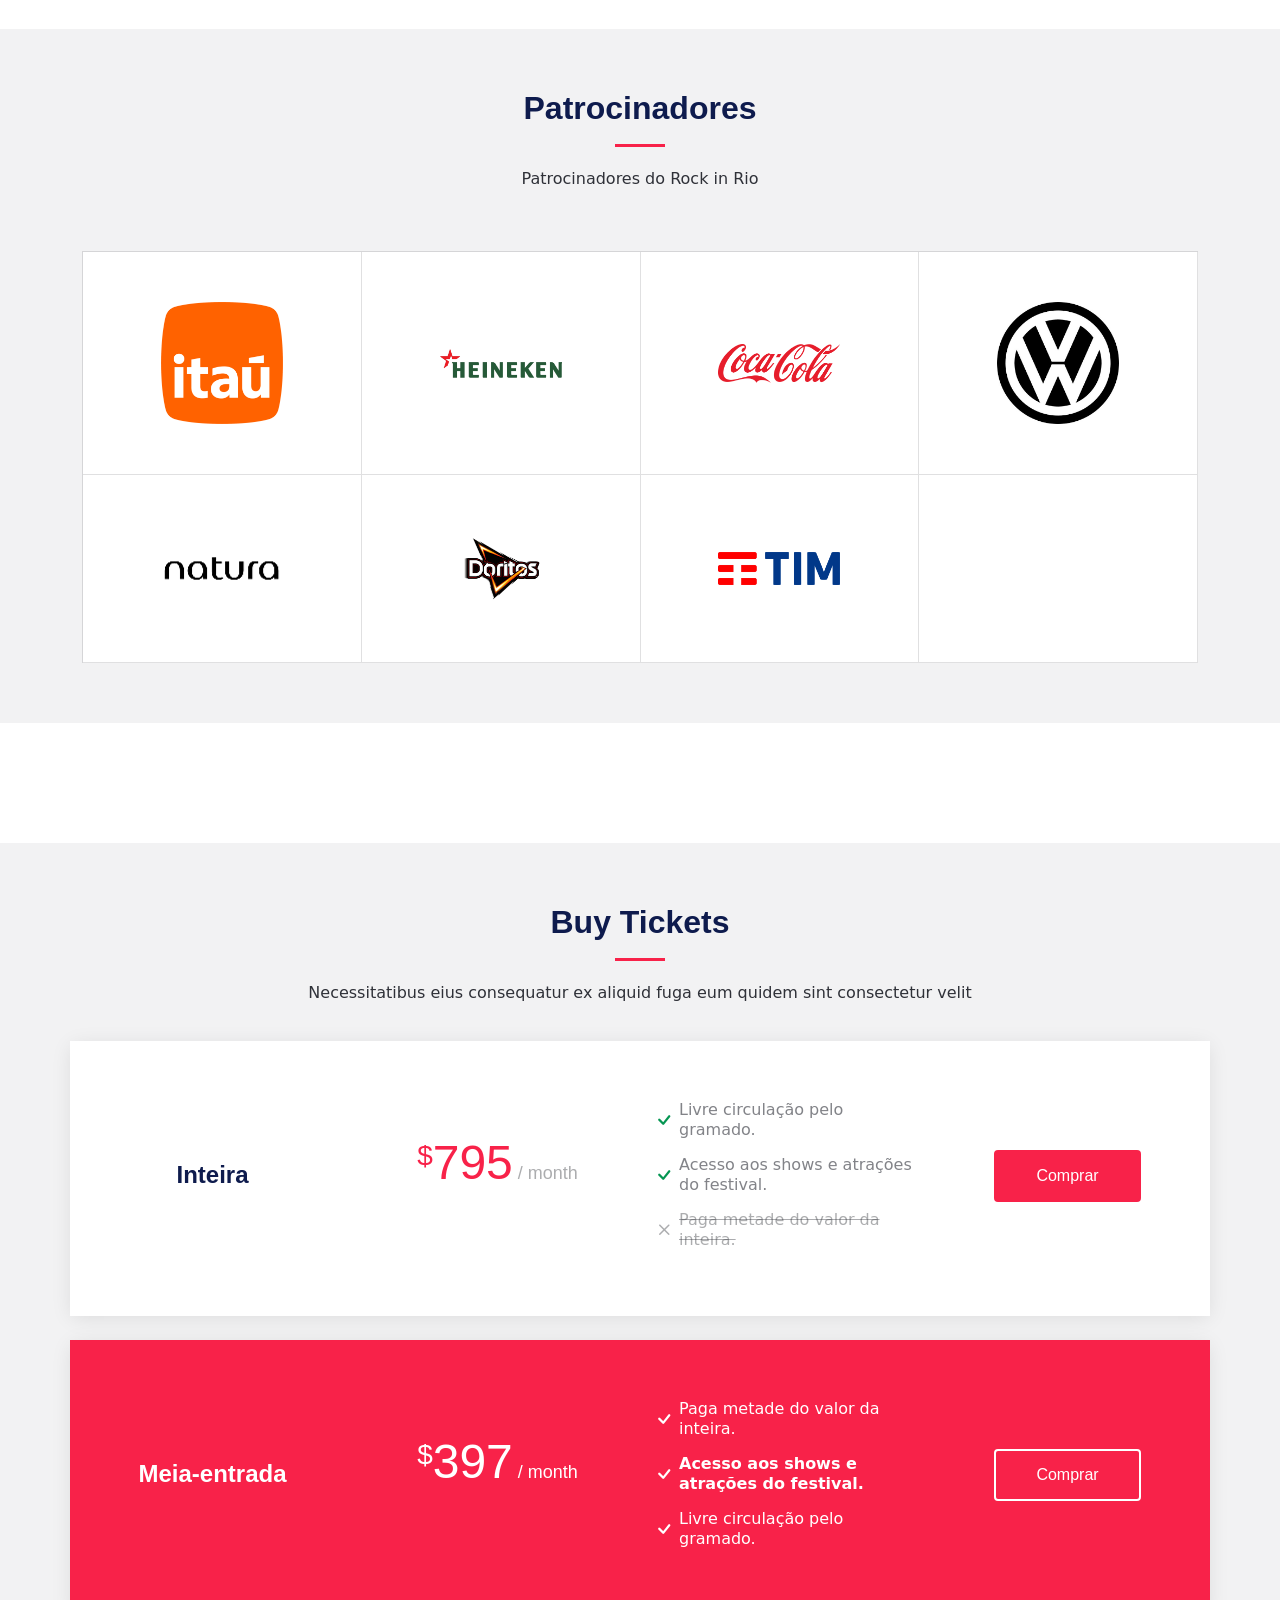
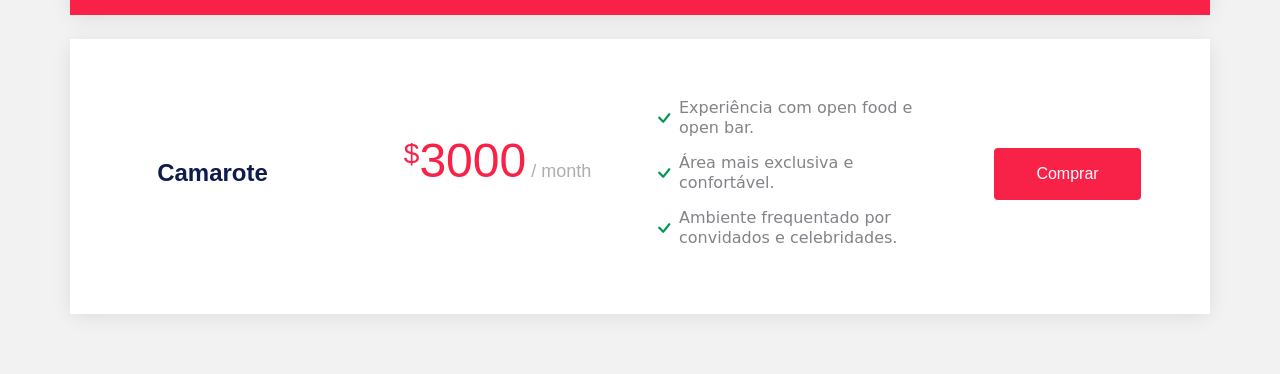
==== commit d0288547: "Update index.html" ====
--- a/index.html
+++ b/index.html
@@ -9,8 +9,8 @@
   <meta name="keywords" content="">
 
   <!-- Favicons -->
-  <link href="assets/img/favicon.png" rel="icon">
-  <link href="assets/img/apple-touch-icon.png" rel="apple-touch-icon">
+  <link href="img/favicon.png" rel="icon">
+  <link href="img/apple-touch-icon.png" rel="apple-touch-icon">
 
   <!-- Fonts -->
   <link href="https://fonts.googleapis.com" rel="preconnect">
@@ -18,14 +18,14 @@
   <link href="https://fonts.googleapis.com/css2?family=Roboto:ital,wght@0,100;0,300;0,400;0,500;0,700;0,900;1,100;1,300;1,400;1,500;1,700;1,900&family=Raleway:ital,wght@0,100;0,200;0,300;0,400;0,500;0,600;0,700;0,800;0,900;1,100;1,200;1,300;1,400;1,500;1,600;1,700;1,800;1,900&display=swap" rel="stylesheet">
 
   <!-- Vendor CSS Files -->
-  <link href="assets/vendor/bootstrap/css/bootstrap.min.css" rel="stylesheet">
-  <link href="assets/vendor/bootstrap-icons/bootstrap-icons.css" rel="stylesheet">
-  <link href="assets/vendor/aos/aos.css" rel="stylesheet">
-  <link href="assets/vendor/glightbox/css/glightbox.min.css" rel="stylesheet">
-  <link href="assets/vendor/swiper/swiper-bundle.min.css" rel="stylesheet">
+  <link href="vendor/bootstrap/css/bootstrap.min.css" rel="stylesheet">
+  <link href="vendor/bootstrap-icons/bootstrap-icons.css" rel="stylesheet">
+  <link href="vendor/aos/aos.css" rel="stylesheet">
+  <link href="vendor/glightbox/css/glightbox.min.css" rel="stylesheet">
+  <link href="vendor/swiper/swiper-bundle.min.css" rel="stylesheet">
 
   <!-- Main CSS File -->
-  <link href="assets/css/main.css" rel="stylesheet">
+  <link href="css/main.css" rel="stylesheet">
 
   <!-- =======================================================
   * Template Name: TheEvent
@@ -42,7 +42,7 @@
     <div class="container-fluid container-xl position-relative d-flex align-items-center">
 
       <a href="index.html" class="logo d-flex align-items-center me-auto">
-        <img src="assets/img/logo.png" alt="">
+        <img src="img/logo.png" alt="">
         <!-- Uncomment the line below if you also wish to use an text logo -->
         <!-- <h1 class="sitename">TheEvent</h1>  -->
       </a>
@@ -74,7 +74,7 @@
     <!-- Hero Section -->
     <section id="hero" class="hero section dark-background">
 
-      <img src="assets/img/fundo.png" alt="" data-aos="fade-in" class="">
+      <img src="img/fundo.png" alt="" data-aos="fade-in" class="">
 
       <div class="container d-flex flex-column align-items-center text-center mt-auto">
         <h2 data-aos="fade-up" data-aos-delay="100" class=""><span>Rock<br>in Rio 2026</h2>
@@ -123,7 +123,7 @@
 
           <div class="col-xl-3 col-lg-4 col-md-6" data-aos="fade-up" data-aos-delay="100">
             <div class="member">
-              <img src="assets/img/speakers/speaker-1.png" class="img-fluid" alt="">
+              <img src="img/speakers/speaker-1.png" class="img-fluid" alt="">
               <div class="member-info">
                 <div class="member-info-content">
                   <h4><a href="speaker-details.html">Foo Fighters</a></h4>
@@ -141,7 +141,7 @@
 
           <div class="col-xl-3 col-lg-4 col-md-6" data-aos="fade-up" data-aos-delay="200">
             <div class="member">
-              <img src="assets/img/speakers/speaker-2.png" class="img-fluid" alt="">
+              <img src="img/speakers/speaker-2.png" class="img-fluid" alt="">
               <div class="member-info">
                 <div class="member-info-content">
                   <h4><a href="speaker-details.html">Elton John</a></h4>
@@ -159,7 +159,7 @@
 
           <div class="col-xl-3 col-lg-4 col-md-6" data-aos="fade-up" data-aos-delay="300">
             <div class="member">
-              <img src="assets/img/speakers/speaker-3.png" class="img-fluid" alt="">
+              <img src="img/speakers/speaker-3.png" class="img-fluid" alt="">
               <div class="member-info">
                 <div class="member-info-content">
                   <h4><a href="speaker-details.html">Stray Kids</a></h4>
@@ -177,7 +177,7 @@
 
           <div class="col-xl-3 col-lg-4 col-md-6" data-aos="fade-up" data-aos-delay="400">
             <div class="member">
-              <img src="assets/img/speakers/speaker-4.png" class="img-fluid" alt="">
+              <img src="img/speakers/speaker-4.png" class="img-fluid" alt="">
               <div class="member-info">
                 <div class="member-info-content">
                   <h4><a href="speaker-details.html">Maroon 5</a></h4>
@@ -233,7 +233,7 @@
               <div class="col-md-2"><time>04/09</time></div>
               <div class="col-md-10">
                 <div class="speaker">
-                  <img src="assets/img/speakers/speaker-1.png" alt="Brenden Legros">
+                  <img src="img/speakers/speaker-1.png" alt="Brenden Legros">
                 </div>
                 <h4>Foo Fighters</h4>
                 <p>Abertura do festival</p>
@@ -245,7 +245,7 @@
               <div class="col-md-2"><time>04/09</time></div>
               <div class="col-md-10">
                 <div class="speaker">
-                  <img src="assets/img/speakers/speakerR.jpg" alt="Brenden Legros">
+                  <img src="img/speakers/speakerR.jpg" alt="Brenden Legros">
                 </div>
                 <h4>Rise Against</h4>
                 <p>show de punk rock intenso.</p>
@@ -256,7 +256,7 @@
               <div class="col-md-2"><time>04/09</time></div>
               <div class="col-md-10">
                 <div class="speaker">
-                  <img src="assets/img/speakers/speakerT.jpg" >
+                  <img src="img/speakers/speakerT.jpg" >
                 </div>
                 <h4>The Hives</h4>
                 <p>Rock energético com muita presença de palco.</p>
@@ -267,7 +267,7 @@
               <div class="col-md-2"><time>04/09</time></div>
               <div class="col-md-10">
                 <div class="speaker">
-                  <img src="assets/img/speakers/speakerW.jpg" >
+                  <img src="img/speakers/speakerW.jpg" >
                 </div>
                 <h4>Nova Twins</h4>
                 <p>Som pesado e uma performance eletrizante.</p>
@@ -278,7 +278,7 @@
               <div class="col-md-2"><time>11/09</time></div>
               <div class="col-md-10">
                 <div class="speaker">
-                  <img src="assets/img/speakers/speaker-3.png" alt="Jack Christiansen">
+                  <img src="img/speakers/speaker-3.png" alt="Jack Christiansen">
                 </div>
                 <h4>Stray Kids</h4>
                 <p>K-pop vibrante com dança e muita energia.</p>
@@ -289,7 +289,7 @@
               <div class="col-md-2"><time>11/09</time></div>
               <div class="col-md-10">
                 <div class="speaker">
-                  <img src="assets/img/speakers/speakerA.jpg" alt="Alejandrin Littel">
+                  <img src="img/speakers/speakerA.jpg" alt="Alejandrin Littel">
                 </div>
                 <h4>Alok</h4>
                 <p>Eletrônica contagiante e muita energia.</p>
@@ -300,7 +300,7 @@
               <div class="col-md-2"><time>11/09</time></div>
               <div class="col-md-10">
                 <div class="speaker">
-                  <img src="assets/img/speakers/speakerH.jpg" alt="Willow Trantow">
+                  <img src="img/speakers/speakerH.jpg" alt="Willow Trantow">
                 </div>
                 <h4>Hwasa</h4>
                 <p>Performance marcante e cheia de atitude.</p>
@@ -316,7 +316,7 @@
               <div class="col-md-2"><time>05/09</time></div>
               <div class="col-md-10">
                 <div class="speaker">
-                  <img src="assets/img/speakers/speakerV.jpg" alt="Brenden Legros">
+                  <img src="img/speakers/speakerV.jpg" alt="Brenden Legros">
                 </div>
                 <h4>Avenged Sevenfold</h4>
                 <p>Metal intenso com riffs marcantes.</p>
@@ -327,7 +327,7 @@
               <div class="col-md-2"><time>05/09</time></div>
               <div class="col-md-10">
                 <div class="speaker">
-                  <img src="assets/img/speakers/speakerB.jpg" alt="Hubert Hirthe">
+                  <img src="img/speakers/speakerB.jpg" alt="Hubert Hirthe">
                 </div>
                 <h4>Bring Me The Horizon</h4>
                 <p>Show explosivo e cheio de energia.</p>
@@ -338,7 +338,7 @@
               <div class="col-md-2"><time>05/09</time></div>
               <div class="col-md-10">
                 <div class="speaker">
-                  <img src="assets/img/speakers/speakerM.jpg" alt="Cole Emmerich">
+                  <img src="img/speakers/speakerM.jpg" alt="Cole Emmerich">
                 </div>
                 <h4>mgk</h4>
                 <p>Atitude, energia e um show marcante.</p>
@@ -349,7 +349,7 @@
               <div class="col-md-2"><time>05/09</time></div>
               <div class="col-md-10">
                 <div class="speaker">
-                  <img src="assets/img/speakers/speakerS.jpg" alt="Jack Christiansen">
+                  <img src="img/speakers/speakerS.jpg" alt="Jack Christiansen">
                 </div>
                 <h4>Sepultura</h4>
                 <p>Metal pesado com muita força e intensidade.</p>
@@ -360,7 +360,7 @@
               <div class="col-md-2"><time>12/09</time></div>
               <div class="col-md-10">
                 <div class="speaker">
-                  <img src="assets/img/speakers/speaker-4.png" alt="Alejandrin Littel">
+                  <img src="img/speakers/speaker-4.png" alt="Alejandrin Littel">
                 </div>
                 <h4>Maroon 5</h4>
                 <p>Pop rock envolvente com grandes sucessos.</p>
@@ -380,7 +380,7 @@
               <div class="col-md-2"><time>06/09</time></div>
               <div class="col-md-10">
                 <div class="speaker">
-                  <img src="assets/img/speakers/speakerC.jpg" alt="Cole Emmerich">
+                  <img src="img/speakers/speakerC.jpg" alt="Cole Emmerich">
                 </div>
                 <h4>Calvin Harris</h4>
                 <p>Música eletrônica e muita energia.</p>
@@ -391,7 +391,7 @@
               <div class="col-md-2"><time>06/09</time></div>
               <div class="col-md-10">
                 <div class="speaker">
-                  <img src="assets/img/speakers/speakerL.jpg" alt="Brenden Legros">
+                  <img src="img/speakers/speakerL.jpg" alt="Brenden Legros">
                 </div>
                 <h4>Black Eyed Peas</h4>
                 <p>Hits dançantes e muita animação.</p>
@@ -402,7 +402,7 @@
               <div class="col-md-2"><time>06/09</time></div>
               <div class="col-md-10">
                 <div class="speaker">
-                  <img src="assets/img/speakers/speakerVE.jpg" alt="Jack Christiansen">
+                  <img src="img/speakers/speakerVE.jpg" alt="Jack Christiansen">
                 </div>
                 <h4>Barão Vermelho</h4>
                 <p>Rock brasileiro com muita história e energia.</p>
@@ -413,7 +413,7 @@
               <div class="col-md-2"><time>13/09</time></div>
               <div class="col-md-10">
                 <div class="speaker">
-                  <img src="assets/img/speakers/speakerI.jpg" alt="Alejandrin Littel">
+                  <img src="img/speakers/speakerI.jpg" alt="Alejandrin Littel">
                 </div>
                 <h4>Ivete Sangalo</h4>
                 <p>Alegria, energia e muita música brasileira.</p>
@@ -424,7 +424,7 @@
               <div class="col-md-2"><time>13/09</time></div>
               <div class="col-md-10">
                 <div class="speaker">
-                  <img src="assets/img/speakers/speakerE.jpg" alt="Willow Trantow">
+                  <img src="img/speakers/speakerE.jpg" alt="Willow Trantow">
                 </div>
                 <h4>Twenty One Pilots</h4>
                 <p>Show energético e cheio de personalidade.</p>
@@ -434,7 +434,7 @@
               <div class="col-md-2"><time>13/09 </time></div>
               <div class="col-md-10">
                 <div class="speaker">
-                  <img src="assets/img/speakers/speakerLe.jpg" alt="Hubert Hirthe">
+                  <img src="img/speakers/speakerLe.jpg" alt="Hubert Hirthe">
                 </div>
                 <h4>Halsey</h4>
                 <p>Performance envolvente e cheia de emoção</p>
@@ -485,64 +485,64 @@
 
           <div class="col-lg-3 col-md-4">
             <div class="venue-gallery">
-              <a href="assets/img/venue-gallery/venue-gallery-1.jpg" class="glightbox" data-gall="venue-gallery">
-                <img src="assets/img/venue-gallery/venue-gallery-1.jpg" alt="" class="img-fluid">
+              <a href="img/venue-gallery/venue-gallery-1.jpg" class="glightbox" data-gall="venue-gallery">
+                <img src="img/venue-gallery/venue-gallery-1.jpg" alt="" class="img-fluid">
               </a>
             </div>
           </div>
 
           <div class="col-lg-3 col-md-4">
             <div class="venue-gallery">
-              <a href="assets/img/venue-gallery/venue-gallery-2.jpg" class="glightbox" data-gall="venue-gallery">
-                <img src="assets/img/venue-gallery/venue-gallery-2.jpg" alt="" class="img-fluid">
+              <a href="img/venue-gallery/venue-gallery-2.jpg" class="glightbox" data-gall="venue-gallery">
+                <img src="img/venue-gallery/venue-gallery-2.jpg" alt="" class="img-fluid">
               </a>
             </div>
           </div>
 
           <div class="col-lg-3 col-md-4">
             <div class="venue-gallery">
-              <a href="assets/img/venue-gallery/venue-gallery-3.jpg" class="glightbox" data-gall="venue-gallery">
-                <img src="assets/img/venue-gallery/venue-gallery-3.jpg" alt="" class="img-fluid">
+              <a href="img/venue-gallery/venue-gallery-3.jpg" class="glightbox" data-gall="venue-gallery">
+                <img src="img/venue-gallery/venue-gallery-3.jpg" alt="" class="img-fluid">
               </a>
             </div>
           </div>
 
           <div class="col-lg-3 col-md-4">
             <div class="venue-gallery">
-              <a href="assets/img/venue-gallery/venue-gallery-4.jpg" class="glightbox" data-gall="venue-gallery">
-                <img src="assets/img/venue-gallery/venue-gallery-4.jpg" alt="" class="img-fluid">
+              <a href="img/venue-gallery/venue-gallery-4.jpg" class="glightbox" data-gall="venue-gallery">
+                <img src="img/venue-gallery/venue-gallery-4.jpg" alt="" class="img-fluid">
               </a>
             </div>
           </div>
 
           <div class="col-lg-3 col-md-4">
             <div class="venue-gallery">
-              <a href="assets/img/venue-gallery/venue-gallery-5.jpg" class="glightbox" data-gall="venue-gallery">
-                <img src="assets/img/venue-gallery/venue-gallery-5.jpg" alt="" class="img-fluid">
+              <a href="img/venue-gallery/venue-gallery-5.jpg" class="glightbox" data-gall="venue-gallery">
+                <img src="img/venue-gallery/venue-gallery-5.jpg" alt="" class="img-fluid">
               </a>
             </div>
           </div>
 
           <div class="col-lg-3 col-md-4">
             <div class="venue-gallery">
-              <a href="assets/img/venue-gallery/venue-gallery-6.jpg" class="glightbox" data-gall="venue-gallery">
-                <img src="assets/img/venue-gallery/venue-gallery-6.jpg" alt="" class="img-fluid">
+              <a href="img/venue-gallery/venue-gallery-6.jpg" class="glightbox" data-gall="venue-gallery">
+                <img src="img/venue-gallery/venue-gallery-6.jpg" alt="" class="img-fluid">
               </a>
             </div>
           </div>
 
           <div class="col-lg-3 col-md-4">
             <div class="venue-gallery">
-              <a href="assets/img/venue-gallery/venue-gallery-7.jpg" class="glightbox" data-gall="venue-gallery">
-                <img src="assets/img/venue-gallery/venue-gallery-7.jpg" alt="" class="img-fluid">
+              <a href="img/venue-gallery/venue-gallery-7.jpg" class="glightbox" data-gall="venue-gallery">
+                <img src="img/venue-gallery/venue-gallery-7.jpg" alt="" class="img-fluid">
               </a>
             </div>
           </div>
 
           <div class="col-lg-3 col-md-4">
             <div class="venue-gallery">
-              <a href="assets/img/venue-gallery/venue-gallery-8.jpg" class="glightbox" data-gall="venue-gallery">
-                <img src="assets/img/venue-gallery/venue-gallery-8.jpg" alt="" class="img-fluid">
+              <a href="img/venue-gallery/venue-gallery-8.jpg" class="glightbox" data-gall="venue-gallery">
+                <img src="img/venue-gallery/venue-gallery-8.jpg" alt="" class="img-fluid">
               </a>
             </div>
           </div>
@@ -568,7 +568,7 @@
           <div class="col-lg-4 col-md-6" data-aos="fade-up" data-aos-delay="100">
             <div class="card h-100">
               <div class="card-img">
-                <img src="assets/img/hotels-1.jpg" alt="" class="img-fluid">
+                <img src="img/hotels-1.jpg" alt="" class="img-fluid">
               </div>
               <h3><a href="#" class="stretched-link">Copacabana Palace, A Belmond Hotel</a></h3>
               <div class="stars"><i class="bi bi-star-fill"></i><i class="bi bi-star-fill"></i><i class="bi bi-star-fill"></i><i class="bi bi-star-fill"></i><i class="bi bi-star-fill"></i></div>
@@ -579,7 +579,7 @@
           <div class="col-lg-4 col-md-6" data-aos="fade-up" data-aos-delay="200">
             <div class="card h-100">
               <div class="card-img">
-                <img src="assets/img/hotels-2.jpg" alt="" class="img-fluid">
+                <img src="img/hotels-2.jpg" alt="" class="img-fluid">
               </div>
               <h3><a href="#" class="stretched-link">Grand Hyatt Rio de Janeiro</a></h3>
               <div class="stars"><i class="bi bi-star-fill"></i><i class="bi bi-star-fill"></i><i class="bi bi-star-fill"></i><i class="bi bi-star-fill"></i></div>
@@ -590,7 +590,7 @@
           <div class="col-lg-4 col-md-6" data-aos="fade-up" data-aos-delay="300">
             <div class="card h-100">
               <div class="card-img">
-                <img src="assets/img/hotels-3.jpg" alt="" class="img-fluid">
+                <img src="img/hotels-3.jpg" alt="" class="img-fluid">
               </div>
               <h3><a href="#" class="stretched-link">Hotel Fasano Rio de Janeiro</a></h3>
               <div class="stars"><i class="bi bi-star-fill"></i><i class="bi bi-star-fill"></i><i class="bi bi-star-fill"></i><i class="bi bi-star-fill"></i></div>
@@ -647,14 +647,14 @@
             }
           </script>
           <div class="swiper-wrapper align-items-center">
-            <div class="swiper-slide"><a class="glightbox" data-gallery="images-gallery" href="assets/img/event-gallery/event-gallery-1.jpg"><img src="assets/img/event-gallery/event-gallery-1.jpg" class="img-fluid" alt=""></a></div>
-            <div class="swiper-slide"><a class="glightbox" data-gallery="images-gallery" href="assets/img/event-gallery/event-gallery-2.jpg"><img src="assets/img/event-gallery/event-gallery-2.jpg" class="img-fluid" alt=""></a></div>
-            <div class="swiper-slide"><a class="glightbox" data-gallery="images-gallery" href="assets/img/event-gallery/event-gallery-3.jpg"><img src="assets/img/event-gallery/event-gallery-3.jpg" class="img-fluid" alt=""></a></div>
-            <div class="swiper-slide"><a class="glightbox" data-gallery="images-gallery" href="assets/img/event-gallery/event-gallery-4.jpg"><img src="assets/img/event-gallery/event-gallery-4.jpg" class="img-fluid" alt=""></a></div>
-            <div class="swiper-slide"><a class="glightbox" data-gallery="images-gallery" href="assets/img/event-gallery/event-gallery-5.jpg"><img src="assets/img/event-gallery/event-gallery-5.jpg" class="img-fluid" alt=""></a></div>
-            <div class="swiper-slide"><a class="glightbox" data-gallery="images-gallery" href="assets/img/event-gallery/event-gallery-6.jpg"><img src="assets/img/event-gallery/event-gallery-6.jpg" class="img-fluid" alt=""></a></div>
-            <div class="swiper-slide"><a class="glightbox" data-gallery="images-gallery" href="assets/img/event-gallery/event-gallery-7.jpg"><img src="assets/img/event-gallery/event-gallery-7.jpg" class="img-fluid" alt=""></a></div>
-            <div class="swiper-slide"><a class="glightbox" data-gallery="images-gallery" href="assets/img/event-gallery/event-gallery-8.jpg"><img src="assets/img/event-gallery/event-gallery-8.jpg" class="img-fluid" alt=""></a></div>
+            <div class="swiper-slide"><a class="glightbox" data-gallery="images-gallery" href="img/event-gallery/event-gallery-1.jpg"><img src="img/event-gallery/event-gallery-1.jpg" class="img-fluid" alt=""></a></div>
+            <div class="swiper-slide"><a class="glightbox" data-gallery="images-gallery" href="img/event-gallery/event-gallery-2.jpg"><img src="img/event-gallery/event-gallery-2.jpg" class="img-fluid" alt=""></a></div>
+            <div class="swiper-slide"><a class="glightbox" data-gallery="images-gallery" href="img/event-gallery/event-gallery-3.jpg"><img src="img/event-gallery/event-gallery-3.jpg" class="img-fluid" alt=""></a></div>
+            <div class="swiper-slide"><a class="glightbox" data-gallery="images-gallery" href="img/event-gallery/event-gallery-4.jpg"><img src="img/event-gallery/event-gallery-4.jpg" class="img-fluid" alt=""></a></div>
+            <div class="swiper-slide"><a class="glightbox" data-gallery="images-gallery" href="img/event-gallery/event-gallery-5.jpg"><img src="img/event-gallery/event-gallery-5.jpg" class="img-fluid" alt=""></a></div>
+            <div class="swiper-slide"><a class="glightbox" data-gallery="images-gallery" href="img/event-gallery/event-gallery-6.jpg"><img src="img/event-gallery/event-gallery-6.jpg" class="img-fluid" alt=""></a></div>
+            <div class="swiper-slide"><a class="glightbox" data-gallery="images-gallery" href="img/event-gallery/event-gallery-7.jpg"><img src="img/event-gallery/event-gallery-7.jpg" class="img-fluid" alt=""></a></div>
+            <div class="swiper-slide"><a class="glightbox" data-gallery="images-gallery" href="img/event-gallery/event-gallery-8.jpg"><img src="img/event-gallery/event-gallery-8.jpg" class="img-fluid" alt=""></a></div>
           </div>
           <div class="swiper-pagination"></div>
         </div>
@@ -677,35 +677,35 @@
         <div class="row g-0 clients-wrap">
 
           <div class="col-xl-3 col-md-4 client-logo">
-            <img src="assets/img/clients/client-1.png" class="img-fluid" alt="">
+            <img src="img/clients/client-1.png" class="img-fluid" alt="">
           </div><!-- End Client Item -->
 
           <div class="col-xl-3 col-md-4 client-logo">
-            <img src="assets/img/clients/client-2.png" class="img-fluid" alt="">
+            <img src="img/clients/client-2.png" class="img-fluid" alt="">
           </div><!-- End Client Item -->
 
           <div class="col-xl-3 col-md-4 client-logo">
-            <img src="assets/img/clients/client-3.png" class="img-fluid" alt="">
+            <img src="img/clients/client-3.png" class="img-fluid" alt="">
           </div><!-- End Client Item -->
 
           <div class="col-xl-3 col-md-4 client-logo">
-            <img src="assets/img/clients/client-4.png" class="img-fluid" alt="">
+            <img src="img/clients/client-4.png" class="img-fluid" alt="">
           </div><!-- End Client Item -->
 
           <div class="col-xl-3 col-md-4 client-logo">
-            <img src="assets/img/clients/client-5.png" class="img-fluid" alt="">
+            <img src="img/clients/client-5.png" class="img-fluid" alt="">
           </div><!-- End Client Item -->
 
           <div class="col-xl-3 col-md-4 client-logo">
-            <img src="assets/img/clients/client-6.png" class="img-fluid" alt="">
+            <img src="img/clients/client-6.png" class="img-fluid" alt="">
           </div><!-- End Client Item -->
 
           <div class="col-xl-3 col-md-4 client-logo">
-            <img src="assets/img/clients/client-7.png" class="img-fluid" alt="">
+            <img src="img/clients/client-7.png" class="img-fluid" alt="">
           </div><!-- End Client Item -->
 
           <div class="col-xl-3 col-md-4 client-logo">
-            <img src="assets/img/clients/client-8.png" class="img-fluid" alt="">
+            <img src="img/clients/client-8.png" class="img-fluid" alt="">
           </div><!-- End Client Item -->
 
         </div>
@@ -822,15 +822,15 @@
   <div id="preloader"></div>
 
   <!-- Vendor JS Files -->
-  <script src="assets/vendor/bootstrap/js/bootstrap.bundle.min.js"></script>
-  <script src="assets/vendor/php-email-form/validate.js"></script>
-  <script src="assets/vendor/aos/aos.js"></script>
-  <script src="assets/vendor/glightbox/js/glightbox.min.js"></script>
-  <script src="assets/vendor/swiper/swiper-bundle.min.js"></script>
+  <script src="vendor/bootstrap/js/bootstrap.bundle.min.js"></script>
+  <script src="vendor/php-email-form/validate.js"></script>
+  <script src="vendor/aos/aos.js"></script>
+  <script src="vendor/glightbox/js/glightbox.min.js"></script>
+  <script src="vendor/swiper/swiper-bundle.min.js"></script>
 
   <!-- Main JS File -->
-  <script src="assets/js/main.js"></script>
+  <script src="js/main.js"></script>
 
 </body>
 
-</html>+</html>
--- a/css/main.css
+++ b/css/main.css
@@ -0,0 +1,1690 @@
+/**
+* Template Name: TheEvent
+* Template URL: https://bootstrapmade.com/theevent-conference-event-bootstrap-template/
+* Updated: Aug 07 2024 with Bootstrap v5.3.3
+* Author: BootstrapMade.com
+* License: https://bootstrapmade.com/license/
+*/
+
+/*--------------------------------------------------------------
+# Font & Color Variables
+# Help: https://bootstrapmade.com/color-system/
+--------------------------------------------------------------*/
+/* Fonts */
+:root {
+  --default-font: "Roboto",  system-ui, -apple-system, "Segoe UI", Roboto, "Helvetica Neue", Arial, "Noto Sans", "Liberation Sans", sans-serif, "Apple Color Emoji", "Segoe UI Emoji", "Segoe UI Symbol", "Noto Color Emoji";
+  --heading-font: "Raleway",  sans-serif;
+  --nav-font: "Raleway",  sans-serif;
+}
+
+/* Global Colors - The following color variables are used throughout the website. Updating them here will change the color scheme of the entire website */
+:root { 
+  --background-color: #ffffff; /* Background color for the entire website, including individual sections */
+  --default-color: #2f3138; /* Default color used for the majority of the text content across the entire website */
+  --heading-color: #0e1b4d; /* Color for headings, subheadings and title throughout the website */
+  --accent-color: #f82249; /* Accent color that represents your brand on the website. It's used for buttons, links, and other elements that need to stand out */
+  --surface-color: #ffffff; /* The surface color is used as a background of boxed elements within sections, such as cards, icon boxes, or other elements that require a visual separation from the global background. */
+  --contrast-color: #ffffff; /* Contrast color for text, ensuring readability against backgrounds of accent, heading, or default colors. */
+}
+
+/* Nav Menu Colors - The following color variables are used specifically for the navigation menu. They are separate from the global colors to allow for more customization options */
+:root {
+  --nav-color: rgba(255, 255, 255, 0.65);  /* The default color of the main navmenu links */
+  --nav-hover-color: #ffffff; /* Applied to main navmenu links when they are hovered over or active */
+  --nav-mobile-background-color: #ff0000; /* Used as the background color for mobile navigation menu */
+  --nav-dropdown-background-color: #ffffff; /* Used as the background color for dropdown items that appear when hovering over primary navigation items */
+  --nav-dropdown-color: #212529; /* Used for navigation links of the dropdown items in the navigation menu. */
+  --nav-dropdown-hover-color: #f82249; /* Similar to --nav-hover-color, this color is applied to dropdown navigation links when they are hovered over. */
+}
+
+/* Color Presets - These classes override global colors when applied to any section or element, providing reuse of the sam color scheme. */
+
+.light-background {
+  --background-color: #f2f2f3;
+  --surface-color: #ffffff;
+}
+
+.dark-background {
+  --background-color: #000820;
+  --default-color: #ffffff;
+  --heading-color: #ffffff;
+  --surface-color: #001553;
+  --contrast-color: #ffffff;
+}
+
+/* Smooth scroll */
+:root {
+  scroll-behavior: smooth;
+}
+
+/*--------------------------------------------------------------
+# General Styling & Shared Classes
+--------------------------------------------------------------*/
+body {
+  color: var(--default-color);
+  background-color: var(--background-color);
+  font-family: var(--default-font);
+}
+
+a {
+  color: var(--accent-color);
+  text-decoration: none;
+  transition: 0.3s;
+}
+
+a:hover {
+  color: color-mix(in srgb, var(--accent-color), transparent 25%);
+  text-decoration: none;
+}
+
+h1,
+h2,
+h3,
+h4,
+h5,
+h6 {
+  color: var(--heading-color);
+  font-family: var(--heading-font);
+}
+
+/* Pulsating Play Button
+------------------------------*/
+.pulsating-play-btn {
+  width: 94px;
+  height: 94px;
+  background: radial-gradient(var(--accent-color) 50%, color-mix(in srgb, var(--accent-color), transparent 75%) 52%);
+  border-radius: 50%;
+  display: block;
+  position: relative;
+  overflow: hidden;
+}
+
+.pulsating-play-btn:before {
+  content: "";
+  position: absolute;
+  width: 120px;
+  height: 120px;
+  animation-delay: 0s;
+  animation: pulsate-play-btn 2s;
+  animation-direction: forwards;
+  animation-iteration-count: infinite;
+  animation-timing-function: steps;
+  opacity: 1;
+  border-radius: 50%;
+  border: 5px solid color-mix(in srgb, var(--accent-color), transparent 30%);
+  top: -15%;
+  left: -15%;
+  background: rgba(198, 16, 0, 0);
+}
+
+.pulsating-play-btn:after {
+  content: "";
+  position: absolute;
+  left: 50%;
+  top: 50%;
+  transform: translateX(-40%) translateY(-50%);
+  width: 0;
+  height: 0;
+  border-top: 10px solid transparent;
+  border-bottom: 10px solid transparent;
+  border-left: 15px solid #fff;
+  z-index: 100;
+  transition: all 400ms cubic-bezier(0.55, 0.055, 0.675, 0.19);
+}
+
+.pulsating-play-btn:hover:before {
+  content: "";
+  position: absolute;
+  left: 50%;
+  top: 50%;
+  transform: translateX(-40%) translateY(-50%);
+  width: 0;
+  height: 0;
+  border: none;
+  border-top: 10px solid transparent;
+  border-bottom: 10px solid transparent;
+  border-left: 15px solid #fff;
+  z-index: 200;
+  animation: none;
+  border-radius: 0;
+}
+
+.pulsating-play-btn:hover:after {
+  border-left: 15px solid var(--accent-color);
+  transform: scale(20);
+}
+
+@keyframes pulsate-play-btn {
+  0% {
+    transform: scale(0.6, 0.6);
+    opacity: 1;
+  }
+
+  100% {
+    transform: scale(1, 1);
+    opacity: 0;
+  }
+}
+
+/* PHP Email Form Messages
+------------------------------*/
+.php-email-form .error-message {
+  display: none;
+  background: #df1529;
+  color: #ffffff;
+  text-align: left;
+  padding: 15px;
+  margin-bottom: 24px;
+  font-weight: 600;
+}
+
+.php-email-form .sent-message {
+  display: none;
+  color: #ffffff;
+  background: #059652;
+  text-align: center;
+  padding: 15px;
+  margin-bottom: 24px;
+  font-weight: 600;
+}
+
+.php-email-form .loading {
+  display: none;
+  background: var(--surface-color);
+  text-align: center;
+  padding: 15px;
+  margin-bottom: 24px;
+}
+
+.php-email-form .loading:before {
+  content: "";
+  display: inline-block;
+  border-radius: 50%;
+  width: 24px;
+  height: 24px;
+  margin: 0 10px -6px 0;
+  border: 3px solid var(--accent-color);
+  border-top-color: var(--surface-color);
+  animation: php-email-form-loading 1s linear infinite;
+}
+
+@keyframes php-email-form-loading {
+  0% {
+    transform: rotate(0deg);
+  }
+
+  100% {
+    transform: rotate(360deg);
+  }
+}
+
+/*--------------------------------------------------------------
+# Global Header
+--------------------------------------------------------------*/
+.header {
+  --background-color: rgba(0, 0, 0, 0);
+  --heading-color: #ffffff;
+  color: var(--default-color);
+  background-color: var(--background-color);
+  padding: 20px 0;
+  transition: all 0.5s;
+  z-index: 997;
+}
+
+.header .logo {
+  line-height: 1;
+}
+
+.header .logo img {
+  max-height: 100px;
+  margin-right: 60px;
+}
+
+.header .logo h1 {
+  font-size: 30px;
+  margin: 0;
+  font-weight: 700;
+  color: var(--heading-color);
+}
+
+.header .cta-btn,
+.header .cta-btn:focus {
+  color: var(--contrast-color);
+  background: var(--accent-color);
+  font-size: 14px;
+  padding: 8px 25px;
+  margin: 0 0 0 30px;
+  border-radius: 50px;
+  transition: 0.3s;
+}
+
+.header .cta-btn:hover,
+.header .cta-btn:focus:hover {
+  color: var(--contrast-color);
+  background: color-mix(in srgb, var(--accent-color), transparent 15%);
+}
+
+@media (max-width: 1200px) {
+  .header .logo {
+    order: 1;
+  }
+
+  .header .btn-getstarted {
+    order: 2;
+    margin: 0 15px 0 0;
+    padding: 6px 15px;
+  }
+
+  .header .navmenu {
+    order: 3;
+  }
+}
+
+.scrolled .header {
+  box-shadow: 0px 0 18px rgba(0, 0, 0, 0.1);
+}
+
+/* Global Header on Scroll
+------------------------------*/
+.scrolled .header {
+  --background-color: rgba(1, 8, 33, 0.82);
+}
+
+/*--------------------------------------------------------------
+# Navigation Menu
+--------------------------------------------------------------*/
+/* Desktop Navigation */
+@media (min-width: 1200px) {
+  .navmenu {
+    padding: 0;
+  }
+
+  .navmenu ul {
+    margin: 0;
+    padding: 0;
+    display: flex;
+    list-style: none;
+    align-items: center;
+  }
+
+  .navmenu li {
+    position: relative;
+  }
+
+  .navmenu>ul>li {
+    white-space: nowrap;
+    padding: 15px 14px;
+  }
+
+  .navmenu>ul>li:last-child {
+    padding-right: 0;
+  }
+
+  .navmenu a,
+  .navmenu a:focus {
+    color: var(--nav-color);
+    font-size: 15px;
+    padding: 0 2px;
+    font-family: var(--nav-font);
+    font-weight: 600;
+    display: flex;
+    align-items: center;
+    justify-content: space-between;
+    white-space: nowrap;
+    transition: 0.3s;
+    position: relative;
+  }
+
+  .navmenu a i,
+  .navmenu a:focus i {
+    font-size: 12px;
+    line-height: 0;
+    margin-left: 5px;
+    transition: 0.3s;
+  }
+
+  .navmenu>ul>li>a:before {
+    content: "";
+    position: absolute;
+    height: 2px;
+    bottom: -6px;
+    left: 0;
+    background-color: var(--accent-color);
+    visibility: hidden;
+    width: 0px;
+    transition: all 0.3s ease-in-out 0s;
+  }
+
+  .navmenu a:hover:before,
+  .navmenu li:hover>a:before,
+  .navmenu .active:before {
+    visibility: visible;
+    width: 100%;
+  }
+
+  .navmenu li:hover>a,
+  .navmenu .active,
+  .navmenu .active:focus {
+    color: var(--nav-hover-color);
+  }
+
+  .navmenu .dropdown ul {
+    margin: 0;
+    padding: 10px 0;
+    background: var(--nav-dropdown-background-color);
+    display: block;
+    position: absolute;
+    visibility: hidden;
+    left: 14px;
+    top: 130%;
+    opacity: 0;
+    transition: 0.3s;
+    border-radius: 4px;
+    z-index: 99;
+    box-shadow: 0px 0px 30px rgba(0, 0, 0, 0.1);
+  }
+
+  .navmenu .dropdown ul li {
+    min-width: 200px;
+  }
+
+  .navmenu .dropdown ul a {
+    padding: 10px 20px;
+    font-size: 15px;
+    text-transform: none;
+    color: var(--nav-dropdown-color);
+  }
+
+  .navmenu .dropdown ul a i {
+    font-size: 12px;
+  }
+
+  .navmenu .dropdown ul a:hover,
+  .navmenu .dropdown ul .active:hover,
+  .navmenu .dropdown ul li:hover>a {
+    color: var(--nav-dropdown-hover-color);
+  }
+
+  .navmenu .dropdown:hover>ul {
+    opacity: 1;
+    top: 100%;
+    visibility: visible;
+  }
+
+  .navmenu .dropdown .dropdown ul {
+    top: 0;
+    left: -90%;
+    visibility: hidden;
+  }
+
+  .navmenu .dropdown .dropdown:hover>ul {
+    opacity: 1;
+    top: 0;
+    left: -100%;
+    visibility: visible;
+  }
+}
+
+/* Mobile Navigation */
+@media (max-width: 1199px) {
+  .mobile-nav-toggle {
+    color: var(--nav-color);
+    font-size: 28px;
+    line-height: 0;
+    margin-right: 10px;
+    cursor: pointer;
+    transition: color 0.3s;
+  }
+
+  .navmenu {
+    padding: 0;
+    z-index: 9997;
+  }
+
+  .navmenu ul {
+    display: none;
+    list-style: none;
+    position: absolute;
+    inset: 60px 20px 20px 20px;
+    padding: 10px 0;
+    margin: 0;
+    border-radius: 6px;
+    background-color: var(--nav-dropdown-background-color);
+    border: 1px solid color-mix(in srgb, var(--default-color), transparent 90%);
+    box-shadow: none;
+    overflow-y: auto;
+    transition: 0.3s;
+    z-index: 9998;
+  }
+
+  .navmenu a,
+  .navmenu a:focus {
+    color: var(--nav-dropdown-color);
+    padding: 10px 20px;
+    font-family: var(--nav-font);
+    font-size: 17px;
+    font-weight: 500;
+    display: flex;
+    align-items: center;
+    justify-content: space-between;
+    white-space: nowrap;
+    transition: 0.3s;
+  }
+
+  .navmenu a i,
+  .navmenu a:focus i {
+    font-size: 12px;
+    line-height: 0;
+    margin-left: 5px;
+    width: 30px;
+    height: 30px;
+    display: flex;
+    align-items: center;
+    justify-content: center;
+    border-radius: 50%;
+    transition: 0.3s;
+    background-color: color-mix(in srgb, var(--accent-color), transparent 90%);
+  }
+
+  .navmenu a i:hover,
+  .navmenu a:focus i:hover {
+    background-color: var(--accent-color);
+    color: var(--contrast-color);
+  }
+
+  .navmenu a:hover,
+  .navmenu .active,
+  .navmenu .active:focus {
+    color: var(--nav-dropdown-hover-color);
+  }
+
+  .navmenu .active i,
+  .navmenu .active:focus i {
+    background-color: var(--accent-color);
+    color: var(--contrast-color);
+    transform: rotate(180deg);
+  }
+
+  .navmenu .dropdown ul {
+    position: static;
+    display: none;
+    z-index: 99;
+    padding: 10px 0;
+    margin: 10px 20px;
+    background-color: var(--nav-dropdown-background-color);
+    transition: all 0.5s ease-in-out;
+  }
+
+  .navmenu .dropdown ul ul {
+    background-color: rgba(33, 37, 41, 0.1);
+  }
+
+  .navmenu .dropdown>.dropdown-active {
+    display: block;
+    background-color: rgba(33, 37, 41, 0.03);
+  }
+
+  .mobile-nav-active {
+    overflow: hidden;
+  }
+
+  .mobile-nav-active .mobile-nav-toggle {
+    color: #fff;
+    position: absolute;
+    font-size: 32px;
+    top: 15px;
+    right: 15px;
+    margin-right: 0;
+    z-index: 9999;
+  }
+
+  .mobile-nav-active .navmenu {
+    position: fixed;
+    overflow: hidden;
+    inset: 0;
+    background: rgba(33, 37, 41, 0.8);
+    transition: 0.3s;
+  }
+
+  .mobile-nav-active .navmenu>ul {
+    display: block;
+  }
+}
+
+/*--------------------------------------------------------------
+# Global Footer
+--------------------------------------------------------------*/
+.footer {
+  color: var(--default-color);
+  background-color: var(--background-color);
+  font-size: 14px;
+  position: relative;
+}
+
+.footer .footer-top {
+  background-color: color-mix(in srgb, var(--background-color), white 5%);
+  padding-top: 50px;
+}
+
+.footer .footer-about .logo {
+  line-height: 1;
+  margin-bottom: 25px;
+}
+
+.footer .footer-about .logo img {
+  max-height: 40px;
+  margin-right: 6px;
+}
+
+.footer .footer-about .logo span {
+  color: var(--heading-color);
+  font-family: var(--heading-font);
+  font-size: 26px;
+  font-weight: 700;
+  letter-spacing: 1px;
+}
+
+.footer .footer-about p {
+  font-size: 14px;
+  font-family: var(--heading-font);
+}
+
+.footer h4 {
+  font-size: 16px;
+  font-weight: 600;
+  position: relative;
+  padding-bottom: 12px;
+  margin-bottom: 15px;
+}
+
+.footer h4::after {
+  content: "";
+  position: absolute;
+  display: block;
+  width: 20px;
+  height: 2px;
+  background: var(--accent-color);
+  bottom: 0;
+  left: 0;
+}
+
+.footer .footer-links {
+  margin-bottom: 30px;
+}
+
+.footer .footer-links ul {
+  list-style: none;
+  padding: 0;
+  margin: 0;
+}
+
+.footer .footer-links ul i {
+  padding-right: 2px;
+  font-size: 12px;
+  line-height: 0;
+}
+
+.footer .footer-links ul li {
+  padding: 10px 0;
+  display: flex;
+  align-items: center;
+}
+
+.footer .footer-links ul li:first-child {
+  padding-top: 0;
+}
+
+.footer .footer-links ul a {
+  color: color-mix(in srgb, var(--default-color), transparent 30%);
+  display: inline-block;
+  line-height: 1;
+}
+
+.footer .footer-links ul a:hover {
+  color: var(--accent-color);
+}
+
+.footer .footer-contact p {
+  margin-bottom: 5px;
+}
+
+.footer .copyright {
+  padding: 30px 0;
+}
+
+.footer .copyright p {
+  margin-bottom: 0;
+}
+
+.footer .credits {
+  margin-top: 5px;
+  font-size: 13px;
+}
+
+.footer .social-links a {
+  font-size: 18px;
+  display: inline-block;
+  background: color-mix(in srgb, var(--default-color), transparent 90%);
+  color: var(--contrast-color);
+  line-height: 1;
+  padding: 8px 0;
+  margin-right: 4px;
+  border-radius: 4px;
+  text-align: center;
+  width: 36px;
+  height: 36px;
+  transition: 0.3s;
+}
+
+.footer .social-links a:hover {
+  background: var(--accent-color);
+  text-decoration: none;
+}
+
+/*--------------------------------------------------------------
+# Preloader
+--------------------------------------------------------------*/
+#preloader {
+  position: fixed;
+  inset: 0;
+  z-index: 999999;
+  overflow: hidden;
+  background: var(--background-color);
+  transition: all 0.6s ease-out;
+}
+
+#preloader:before {
+  content: "";
+  position: fixed;
+  top: calc(50% - 30px);
+  left: calc(50% - 30px);
+  border: 6px solid #ffffff;
+  border-color: var(--accent-color) transparent var(--accent-color) transparent;
+  border-radius: 50%;
+  width: 60px;
+  height: 60px;
+  animation: animate-preloader 1.5s linear infinite;
+}
+
+@keyframes animate-preloader {
+  0% {
+    transform: rotate(0deg);
+  }
+
+  100% {
+    transform: rotate(360deg);
+  }
+}
+
+/*--------------------------------------------------------------
+# Scroll Top Button
+--------------------------------------------------------------*/
+.scroll-top {
+  position: fixed;
+  visibility: hidden;
+  opacity: 0;
+  right: 15px;
+  bottom: -15px;
+  z-index: 99999;
+  background-color: var(--accent-color);
+  width: 44px;
+  height: 44px;
+  border-radius: 50px;
+  transition: all 0.4s;
+}
+
+.scroll-top i {
+  font-size: 24px;
+  color: var(--contrast-color);
+  line-height: 0;
+}
+
+.scroll-top:hover {
+  background-color: color-mix(in srgb, var(--accent-color), transparent 20%);
+  color: var(--contrast-color);
+}
+
+.scroll-top.active {
+  visibility: visible;
+  opacity: 1;
+  bottom: 15px;
+}
+
+/*--------------------------------------------------------------
+# Disable aos animation delay on mobile devices
+--------------------------------------------------------------*/
+@media screen and (max-width: 768px) {
+  [data-aos-delay] {
+    transition-delay: 0 !important;
+  }
+}
+
+/*--------------------------------------------------------------
+# Global Page Titles & Breadcrumbs
+--------------------------------------------------------------*/
+.page-title {
+  --background-color: #000000;
+  --heading-color: var(--contrast-color);
+  --default-color: var(--contrast-color);
+  color: var(--default-color);
+  background-color: var(--background-color);
+  background-size: cover;
+  background-position: center;
+  background-repeat: no-repeat;
+  padding: 160px 0 80px 0;
+  text-align: center;
+  position: relative;
+}
+
+.page-title:before {
+  content: "";
+  background-color: color-mix(in srgb, var(--background-color), transparent 50%);
+  position: absolute;
+  inset: 0;
+}
+
+.page-title h1 {
+  font-size: 42px;
+  font-weight: 700;
+  margin-bottom: 10px;
+}
+
+.page-title .breadcrumbs ol {
+  display: flex;
+  flex-wrap: wrap;
+  list-style: none;
+  justify-content: center;
+  padding: 0;
+  margin: 0;
+  font-size: 16px;
+  font-weight: 400;
+}
+
+.page-title .breadcrumbs ol li+li {
+  padding-left: 10px;
+}
+
+.page-title .breadcrumbs ol li+li::before {
+  content: "/";
+  display: inline-block;
+  padding-right: 10px;
+  color: color-mix(in srgb, var(--default-color), transparent 50%);
+}
+
+/*--------------------------------------------------------------
+# Global Sections
+--------------------------------------------------------------*/
+section,
+.section {
+  color: var(--default-color);
+  background-color: var(--background-color);
+  padding: 60px 0;
+  scroll-margin-top: 92px;
+  overflow: clip;
+}
+
+@media (max-width: 1199px) {
+
+  section,
+  .section {
+    scroll-margin-top: 76px;
+  }
+}
+
+/*--------------------------------------------------------------
+# Global Section Titles
+--------------------------------------------------------------*/
+.section-title {
+  text-align: center;
+  padding-bottom: 60px;
+  position: relative;
+}
+
+.section-title h2 {
+  font-size: 32px;
+  font-weight: 700;
+  margin-bottom: 20px;
+  padding-bottom: 20px;
+  position: relative;
+}
+
+.section-title h2:after {
+  content: "";
+  position: absolute;
+  display: block;
+  width: 50px;
+  height: 3px;
+  background: var(--accent-color);
+  left: 0;
+  right: 0;
+  bottom: 0;
+  margin: auto;
+}
+
+.section-title p {
+  margin-bottom: 0;
+}
+
+/*--------------------------------------------------------------
+# Hero Section
+--------------------------------------------------------------*/
+.hero {
+  width: 100%;
+  min-height: 100vh;
+  position: relative;
+  padding: 100px 0 0 0;
+  display: flex;
+  align-items: center;
+  justify-content: center;
+  flex-direction: column;
+}
+
+.hero img {
+  position: absolute;
+  inset: 0;
+  display: block;
+  width: 100%;
+  height: 100%;
+  object-fit: cover;
+  z-index: 1;
+}
+
+.hero:before {
+  content: "";
+  background: color-mix(in srgb, var(--background-color), transparent 75%);
+  position: absolute;
+  inset: 0;
+  z-index: 2;
+}
+
+.hero .container {
+  position: relative;
+  z-index: 3;
+}
+
+.hero h2 {
+  margin: 0;
+  font-size: 48px;
+  font-weight: 700;
+}
+
+.hero h2 span {
+  color:#fff;
+}
+
+.hero p {
+  color: color-mix(in srgb, var(--default-color), transparent 20%);
+  margin: 10px 0 0 0;
+  font-size: 24px;
+}
+
+@media (max-width: 768px) {
+  .hero h2 {
+    font-size: 32px;
+    line-height: 36px;
+  }
+
+  .hero p {
+    font-size: 18px;
+    line-height: 24px;
+  }
+}
+
+.hero .about-info {
+  overflow: hidden;
+  position: relative;
+  padding: 60px 0 40px 0;
+  z-index: 2;
+  width: 100%;
+}
+
+.hero .about-info:before {
+  content: "";
+  background: color-mix(in srgb, var(--background-color), transparent 50%);
+  position: absolute;
+  bottom: 0;
+  top: 0;
+  left: 0;
+  right: 0;
+}
+
+.hero .about-info h2 {
+  font-size: 36px;
+  font-weight: bold;
+  margin-bottom: 10px;
+  color: #fff;
+}
+
+.hero .about-info h3 {
+  font-size: 18px;
+  font-weight: bold;
+  text-transform: uppercase;
+  margin-bottom: 10px;
+  color: #fff;
+}
+
+.hero .about-info p {
+  font-size: 14px;
+  margin-bottom: 20px;
+  color: #fff;
+}
+
+/*--------------------------------------------------------------
+# Speakers Section
+--------------------------------------------------------------*/
+.speakers {
+  --default-color: #ffffff;
+}
+
+.speakers .member {
+  text-align: center;
+  position: relative;
+  overflow: hidden;
+}
+
+.speakers .member .member-info {
+  position: absolute;
+  padding: 15px 0;
+  inset: auto 0 -44px 0;
+  background: rgba(0, 0, 0, 0.6);
+  transition: 0.4s;
+}
+
+.speakers .member .member-info-content h4 {
+  color: var(--contrast-color);
+  font-weight: 700;
+  margin-bottom: 4px;
+  font-size: 16px;
+}
+
+.speakers .member .member-info-content h4 a {
+  color: var(--contrast-color);
+}
+
+.speakers .member .member-info-content h4 a:hover {
+  color: var(--accent-color);
+}
+
+.speakers .member .member-info-content span {
+  font-style: italic;
+  display: block;
+  font-size: 13px;
+}
+
+.speakers .member .social {
+  text-align: center;
+  padding-top: 10px;
+}
+
+.speakers .member .social a {
+  transition: color 0.3s;
+  color: color-mix(in srgb, var(--default-color), transparent 30%);
+  margin: 0 4px;
+  display: inline-block;
+}
+
+.speakers .member .social a:hover {
+  color: var(--default-color);
+}
+
+.speakers .member .social i {
+  font-size: 18px;
+  margin: 0 2px;
+}
+
+.speakers .member:hover .member-info {
+  bottom: 0;
+}
+
+/*--------------------------------------------------------------
+# Schedule Section
+--------------------------------------------------------------*/
+.schedule {
+  --background-color: color-mix(in srgb, var(--alt-background-color), transparent 95%);
+}
+
+.schedule .nav-tabs {
+  text-align: center;
+  margin: auto;
+  display: block;
+  border-bottom: 0;
+  margin-bottom: 30px;
+}
+
+.schedule .nav-tabs li {
+  display: inline-block;
+  margin-bottom: 0;
+}
+
+.schedule .nav-tabs a {
+  border: none;
+  border-radius: 50px;
+  font-weight: 600;
+  background-color: var(--heading-color);
+  color: var(--contrast-color);
+  padding: 10px 100px;
+}
+
+@media (max-width: 991px) {
+  .schedule .nav-tabs a {
+    padding: 8px 60px;
+  }
+}
+
+@media (max-width: 767px) {
+  .schedule .nav-tabs a {
+    padding: 8px 50px;
+  }
+}
+
+@media (max-width: 480px) {
+  .schedule .nav-tabs a {
+    padding: 8px 30px;
+  }
+}
+
+.schedule .nav-tabs a.active {
+  background-color: var(--accent-color);
+  color: var(--contrast-color);
+}
+
+.schedule .sub-heading {
+  text-align: center;
+  font-size: 18px;
+  font-style: italic;
+  margin: 0 auto 30px auto;
+}
+
+@media (min-width: 991px) {
+  .schedule .sub-heading {
+    width: 75%;
+  }
+}
+
+.schedule .tab-pane {
+  transition: ease-in-out 0.2s;
+}
+
+.schedule .schedule-item {
+  border-bottom: 1px solid color-mix(in srgb, var(--default-color), transparent 85%);
+  padding-top: 15px;
+  padding-bottom: 15px;
+  transition: background-color ease-in-out 0.3s;
+}
+
+.schedule .schedule-item time {
+  padding-bottom: 5px;
+  display: inline-block;
+}
+
+.schedule .schedule-item .speaker {
+  width: 60px;
+  height: 60px;
+  overflow: hidden;
+  border-radius: 50%;
+  float: left;
+  margin: 0 10px 10px 0;
+}
+
+.schedule .schedule-item .speaker img {
+  height: 100%;
+  transform: translateX(-50%);
+  margin-left: 50%;
+  transition: all ease-in-out 0.3s;
+}
+
+.schedule .schedule-item h4 {
+  font-size: 18px;
+  font-weight: 600;
+  margin-bottom: 5px;
+}
+
+.schedule .schedule-item h4 span {
+  font-style: italic;
+  color: color-mix(in srgb, var(--default-color), transparent 50%);
+  font-weight: normal;
+  font-size: 16px;
+}
+
+.schedule .schedule-item p {
+  font-style: italic;
+  color: color-mix(in srgb, var(--default-color), transparent 30%);
+  margin-bottom: 0;
+}
+
+/*--------------------------------------------------------------
+# Venue Section
+--------------------------------------------------------------*/
+.venue .container-fluid {
+  margin-bottom: 3px;
+}
+
+.venue .venue-map iframe {
+  width: 100%;
+  height: 100%;
+  min-height: 300px;
+}
+
+.venue .venue-info {
+  background: url("../img/venue-info-bg.jpg") top center no-repeat;
+  background-size: cover;
+  position: relative;
+  padding-top: 60px;
+  padding-bottom: 60px;
+}
+
+.venue .venue-info:before {
+  content: "";
+  background: rgba(0, 0, 0, 0.5);
+  position: absolute;
+  bottom: 0;
+  top: 0;
+  left: 0;
+  right: 0;
+}
+
+.venue .venue-info h3 {
+  font-size: 36px;
+  font-weight: 700;
+  color: var(--contrast-color);
+}
+
+@media (max-width: 574px) {
+  .venue .venue-info h3 {
+    font-size: 24px;
+  }
+}
+
+.venue .venue-info p {
+  color: var(--contrast-color);
+  margin-bottom: 0;
+}
+
+.venue .venue-gallery-container {
+  padding-right: 12px;
+}
+
+.venue .venue-gallery {
+  overflow: hidden;
+  border-right: 3px solid var(--background-color);
+  border-bottom: 3px solid var(--background-color);
+}
+
+.venue .venue-gallery img {
+  transition: all ease-in-out 0.4s;
+}
+
+.venue .venue-gallery:hover img {
+  transform: scale(1.1);
+}
+
+/*--------------------------------------------------------------
+# Hotels Section
+--------------------------------------------------------------*/
+.hotels .card {
+  background-color: var(--surface-color);
+  color: var(--default-color);
+  border: 1px solid color-mix(in srgb, var(--default-color), transparent 85%);
+  position: relative;
+  border-radius: 0;
+}
+
+.hotels .card .card-img {
+  overflow: hidden;
+  margin-bottom: 15px;
+  border-radius: 0;
+}
+
+.hotels .card .card-img img {
+  transition: 0.3s ease-in-out;
+}
+
+.hotels .card h3 {
+  font-weight: 600;
+  font-size: 20px;
+  margin-bottom: 5px;
+  padding: 0 20px;
+}
+
+.hotels .card a {
+  color: var(--heading-color);
+  transition: 0.3;
+}
+
+.hotels .card a:hover {
+  color: var(--accent-color);
+}
+
+.hotels .card .stars {
+  padding: 0 20px;
+  margin-bottom: 5px;
+}
+
+.hotels .card .stars i {
+  color: #ffc107;
+}
+
+.hotels .card p {
+  padding: 0 20px;
+  margin-bottom: 20px;
+  color: color-mix(in srgb, var(--default-color), transparent 40%);
+  font-style: italic;
+  font-size: 15px;
+}
+
+.hotels .card:hover .card-img img {
+  transform: scale(1.1);
+}
+
+/*--------------------------------------------------------------
+# Gallery Section
+--------------------------------------------------------------*/
+.gallery {
+  overflow: hidden;
+}
+
+.gallery .swiper-wrapper {
+  height: auto;
+}
+
+.gallery .swiper-pagination {
+  margin-top: 20px;
+  position: relative;
+}
+
+.gallery .swiper-pagination .swiper-pagination-bullet {
+  background-color: var(--background-color);
+  border: 1px solid var(--accent-color);
+  width: 12px;
+  height: 12px;
+  opacity: 1;
+}
+
+.gallery .swiper-pagination .swiper-pagination-bullet-active {
+  background-color: var(--accent-color);
+}
+
+.gallery .swiper-slide-active {
+  text-align: center;
+}
+
+@media (min-width: 992px) {
+  .gallery .swiper-wrapper {
+    padding: 40px 0;
+  }
+
+  .gallery .swiper-slide-active {
+    background: var(--background-color);
+    border: 6px solid var(--accent-color);
+    padding: 4px;
+    z-index: 1;
+    transform: scale(1.2);
+    transition: none;
+  }
+}
+
+/*--------------------------------------------------------------
+# Sponsors Section
+--------------------------------------------------------------*/
+.sponsors .clients-wrap {
+  border-top: 1px solid color-mix(in srgb, var(--default-color), transparent 85%);
+  border-left: 1px solid color-mix(in srgb, var(--default-color), transparent 85%);
+}
+
+.sponsors .client-logo {
+  background-color: var(--surface-color);
+  display: flex;
+  justify-content: center;
+  align-items: center;
+  border-right: 1px solid color-mix(in srgb, var(--default-color), transparent 85%);
+  border-bottom: 1px solid color-mix(in srgb, var(--default-color), transparent 85%);
+  overflow: hidden;
+}
+
+.sponsors .client-logo img {
+  padding: 50px;
+  max-width: 80%;
+  transition: 0.3s;
+}
+
+@media (max-width: 640px) {
+  .sponsors .client-logo img {
+    padding: 30px;
+    max-width: 50%;
+  }
+}
+
+.sponsors .client-logo:hover img {
+  transform: scale(1.1);
+}
+
+/*--------------------------------------------------------------
+# Faq Section
+--------------------------------------------------------------*/
+.faq .faq-container .faq-item {
+  background-color: var(--surface-color);
+  position: relative;
+  padding: 20px;
+  margin-bottom: 15px;
+  border: 1px solid color-mix(in srgb, var(--default-color), transparent 85%);
+  border-radius: 5px;
+  overflow: hidden;
+}
+
+.faq .faq-container .faq-item:last-child {
+  margin-bottom: 0;
+}
+
+.faq .faq-container .faq-item h3 {
+  font-weight: 600;
+  font-size: 16px;
+  line-height: 24px;
+  margin: 0 30px 0 0;
+  transition: 0.3s;
+  cursor: pointer;
+  display: flex;
+  align-items: center;
+}
+
+.faq .faq-container .faq-item h3 .num {
+  color: var(--accent-color);
+  padding-right: 5px;
+}
+
+.faq .faq-container .faq-item h3:hover {
+  color: var(--accent-color);
+}
+
+.faq .faq-container .faq-item .faq-content {
+  display: grid;
+  grid-template-rows: 0fr;
+  transition: 0.3s ease-in-out;
+  visibility: hidden;
+  opacity: 0;
+}
+
+.faq .faq-container .faq-item .faq-content p {
+  margin-bottom: 0;
+  overflow: hidden;
+}
+
+.faq .faq-container .faq-item .faq-toggle {
+  position: absolute;
+  top: 20px;
+  right: 20px;
+  font-size: 16px;
+  line-height: 0;
+  transition: 0.3s;
+  cursor: pointer;
+}
+
+.faq .faq-container .faq-item .faq-toggle:hover {
+  color: var(--accent-color);
+}
+
+.faq .faq-container .faq-active {
+  background-color: color-mix(in srgb, var(--accent-color), transparent 97%);
+  border-color: color-mix(in srgb, var(--accent-color), transparent 80%);
+}
+
+.faq .faq-container .faq-active h3 {
+  color: var(--accent-color);
+}
+
+.faq .faq-container .faq-active .faq-content {
+  grid-template-rows: 1fr;
+  visibility: visible;
+  opacity: 1;
+  padding-top: 10px;
+}
+
+.faq .faq-container .faq-active .faq-toggle {
+  transform: rotate(90deg);
+  color: var(--accent-color);
+}
+
+/*--------------------------------------------------------------
+# Buy Tickets Section
+--------------------------------------------------------------*/
+.buy-tickets .pricing-item {
+  background-color: var(--surface-color);
+  box-shadow: 0 3px 20px -2px rgba(0, 0, 0, 0.1);
+  padding-bottom: 30px;
+  position: relative;
+}
+
+.buy-tickets .pricing-item h3 {
+  font-weight: 700;
+  margin-bottom: 0;
+  font-size: 24px;
+}
+
+.buy-tickets .pricing-item h4 {
+  font-size: 48px;
+  color: var(--accent-color);
+  font-weight: 400;
+  font-family: var(--heading-font);
+  margin-bottom: 25px;
+  text-align: center;
+}
+
+.buy-tickets .pricing-item h4 sup {
+  font-size: 28px;
+}
+
+.buy-tickets .pricing-item h4 span {
+  color: color-mix(in srgb, var(--default-color), transparent 60%);
+  font-size: 18px;
+}
+
+.buy-tickets .pricing-item ul {
+  padding: 20px 0;
+  list-style: none;
+  color: color-mix(in srgb, var(--default-color), transparent 40%);
+  text-align: left;
+  line-height: 20px;
+}
+
+.buy-tickets .pricing-item ul li {
+  padding-top: 15px;
+  display: flex;
+  align-items: center;
+}
+
+.buy-tickets .pricing-item ul i {
+  color: #059652;
+  font-size: 24px;
+  padding-right: 3px;
+}
+
+.buy-tickets .pricing-item ul .na {
+  color: color-mix(in srgb, var(--default-color), transparent 60%);
+}
+
+.buy-tickets .pricing-item ul .na i {
+  color: color-mix(in srgb, var(--default-color), transparent 60%);
+}
+
+.buy-tickets .pricing-item ul .na span {
+  text-decoration: line-through;
+}
+
+.buy-tickets .buy-btn {
+  color: var(--contrast-color);
+  background-color: var(--accent-color);
+  border: 2px solid var(--accent-color);
+  display: inline-block;
+  padding: 12px 40px;
+  border-radius: 4px;
+  transition: none;
+  font-size: 16px;
+  font-weight: 500;
+  transition: 0.3s;
+  font-family: var(--heading-font);
+}
+
+.buy-tickets .buy-btn:hover {
+  background: color-mix(in srgb, var(--accent-color), transparent 20%);
+}
+
+.buy-tickets .featured {
+  background: var(--accent-color);
+}
+
+.buy-tickets .featured h3,
+.buy-tickets .featured h4,
+.buy-tickets .featured h4 span,
+.buy-tickets .featured ul,
+.buy-tickets .featured ul .na,
+.buy-tickets .featured ul i,
+.buy-tickets .featured ul .na i {
+  color: var(--contrast-color);
+}
+
+.buy-tickets .featured .buy-btn {
+  background: var(--accent-color);
+  color: var(--contrast-color);
+  border-color: var(--contrast-color);
+}
+
+.buy-tickets .featured .buy-btn:hover {
+  background: color-mix(in srgb, var(--accent-color) 90%, black 15%);
+  color: var(--contrast-color);
+}
+
+/*--------------------------------------------------------------
+# Contact Section
+--------------------------------------------------------------*/
+.contact .info-item {
+  background-color: var(--surface-color);
+  padding: 20px 0 30px 0;
+  box-shadow: 0px 0px 20px rgba(0, 0, 0, 0.1);
+}
+
+.contact .info-item i {
+  font-size: 20px;
+  color: var(--accent-color);
+  width: 56px;
+  height: 56px;
+  font-size: 24px;
+  display: flex;
+  justify-content: center;
+  align-items: center;
+  border-radius: 4px;
+  transition: all 0.3s ease-in-out;
+  border-radius: 50%;
+  border: 2px dotted color-mix(in srgb, var(--accent-color), transparent 40%);
+}
+
+.contact .info-item h3 {
+  font-size: 20px;
+  font-size: 18px;
+  font-weight: 700;
+  margin: 10px 0;
+}
+
+.contact .info-item p {
+  padding: 0;
+  margin-bottom: 0;
+  font-size: 14px;
+}
+
+.contact .php-email-form {
+  background-color: var(--surface-color);
+  height: 100%;
+  padding: 30px;
+  box-shadow: 0px 0px 20px rgba(0, 0, 0, 0.1);
+}
+
+@media (max-width: 575px) {
+  .contact .php-email-form {
+    padding: 20px;
+  }
+}
+
+.contact .php-email-form input[type=text],
+.contact .php-email-form input[type=email],
+.contact .php-email-form textarea {
+  font-size: 14px;
+  padding: 10px 15px;
+  box-shadow: none;
+  border-radius: 0;
+  color: var(--default-color);
+  background-color: var(--surface-color);
+  border-color: color-mix(in srgb, var(--default-color), transparent 80%);
+}
+
+.contact .php-email-form input[type=text]:focus,
+.contact .php-email-form input[type=email]:focus,
+.contact .php-email-form textarea:focus {
+  border-color: var(--accent-color);
+}
+
+.contact .php-email-form input[type=text]::placeholder,
+.contact .php-email-form input[type=email]::placeholder,
+.contact .php-email-form textarea::placeholder {
+  color: color-mix(in srgb, var(--default-color), transparent 70%);
+}
+
+.contact .php-email-form button[type=submit] {
+  color: var(--contrast-color);
+  background: var(--accent-color);
+  border: 0;
+  padding: 10px 30px;
+  transition: 0.4s;
+  border-radius: 50px;
+}
+
+.contact .php-email-form button[type=submit]:hover {
+  background: color-mix(in srgb, var(--accent-color), transparent 20%);
+}
+
+/*--------------------------------------------------------------
+# Events Section
+--------------------------------------------------------------*/
+.events .details h2 {
+  font-size: 28px;
+  font-weight: 700;
+  margin-bottom: 10px;
+}
+
+.events .details .social {
+  margin-bottom: 15px;
+}
+
+.events .details .social a {
+  background: color-mix(in srgb, var(--default-color), transparent 92%);
+  color: color-mix(in srgb, var(--default-color), transparent 30%);
+  line-height: 1;
+  display: inline-block;
+  text-align: center;
+  border-radius: 50%;
+  width: 36px;
+  height: 36px;
+  display: inline-flex;
+  align-items: center;
+  justify-content: center;
+}
+
+.events .details .social a:hover {
+  background: var(--accent-color);
+  color: var(--contrast-color);
+}
+
+.events .details .social a i {
+  font-size: 16px;
+  line-height: 0;
+}
+
+.events .details p {
+  color: color-mix(in srgb, var(--default-color), transparent 30%);
+  font-size: 15px;
+  margin-bottom: 10px;
+}
+
+/*--------------------------------------------------------------
+# Starter Section Section
+--------------------------------------------------------------*/
+.starter-section {
+  /* Add your styles here */
+}
